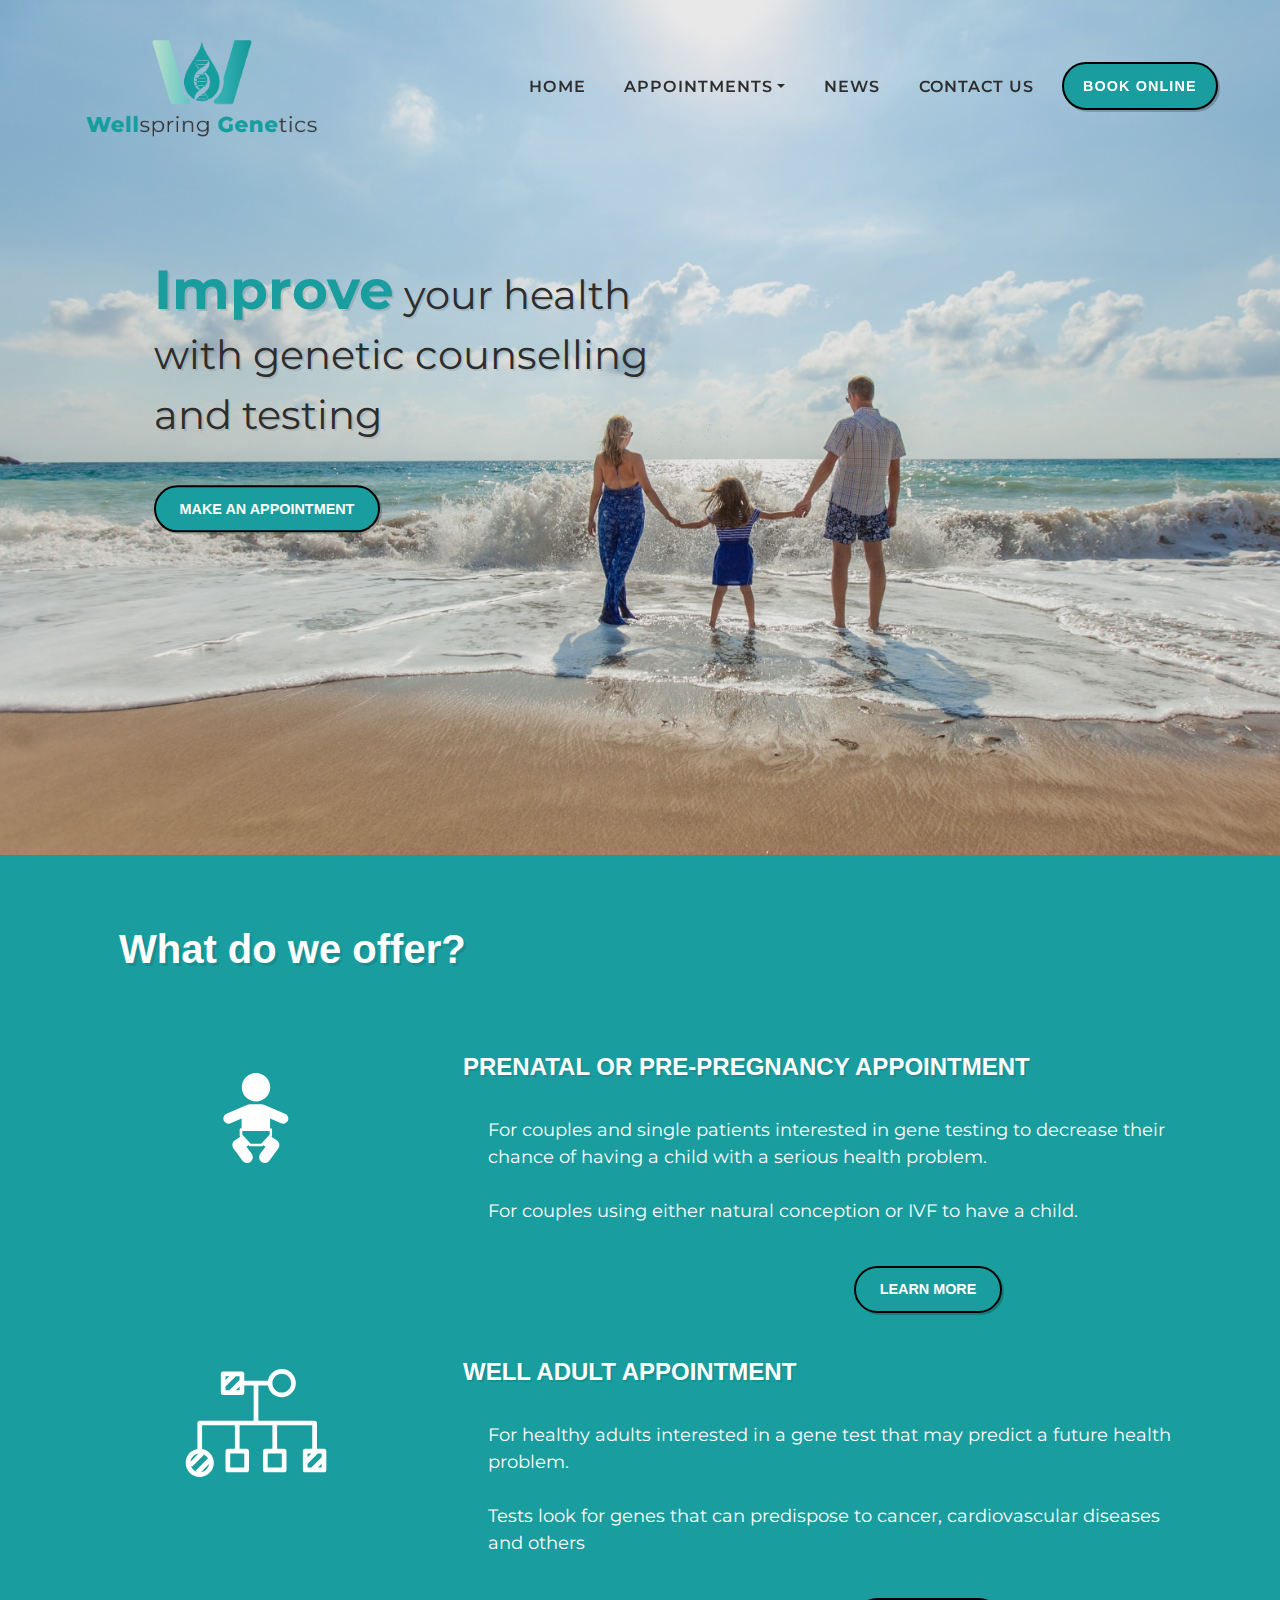
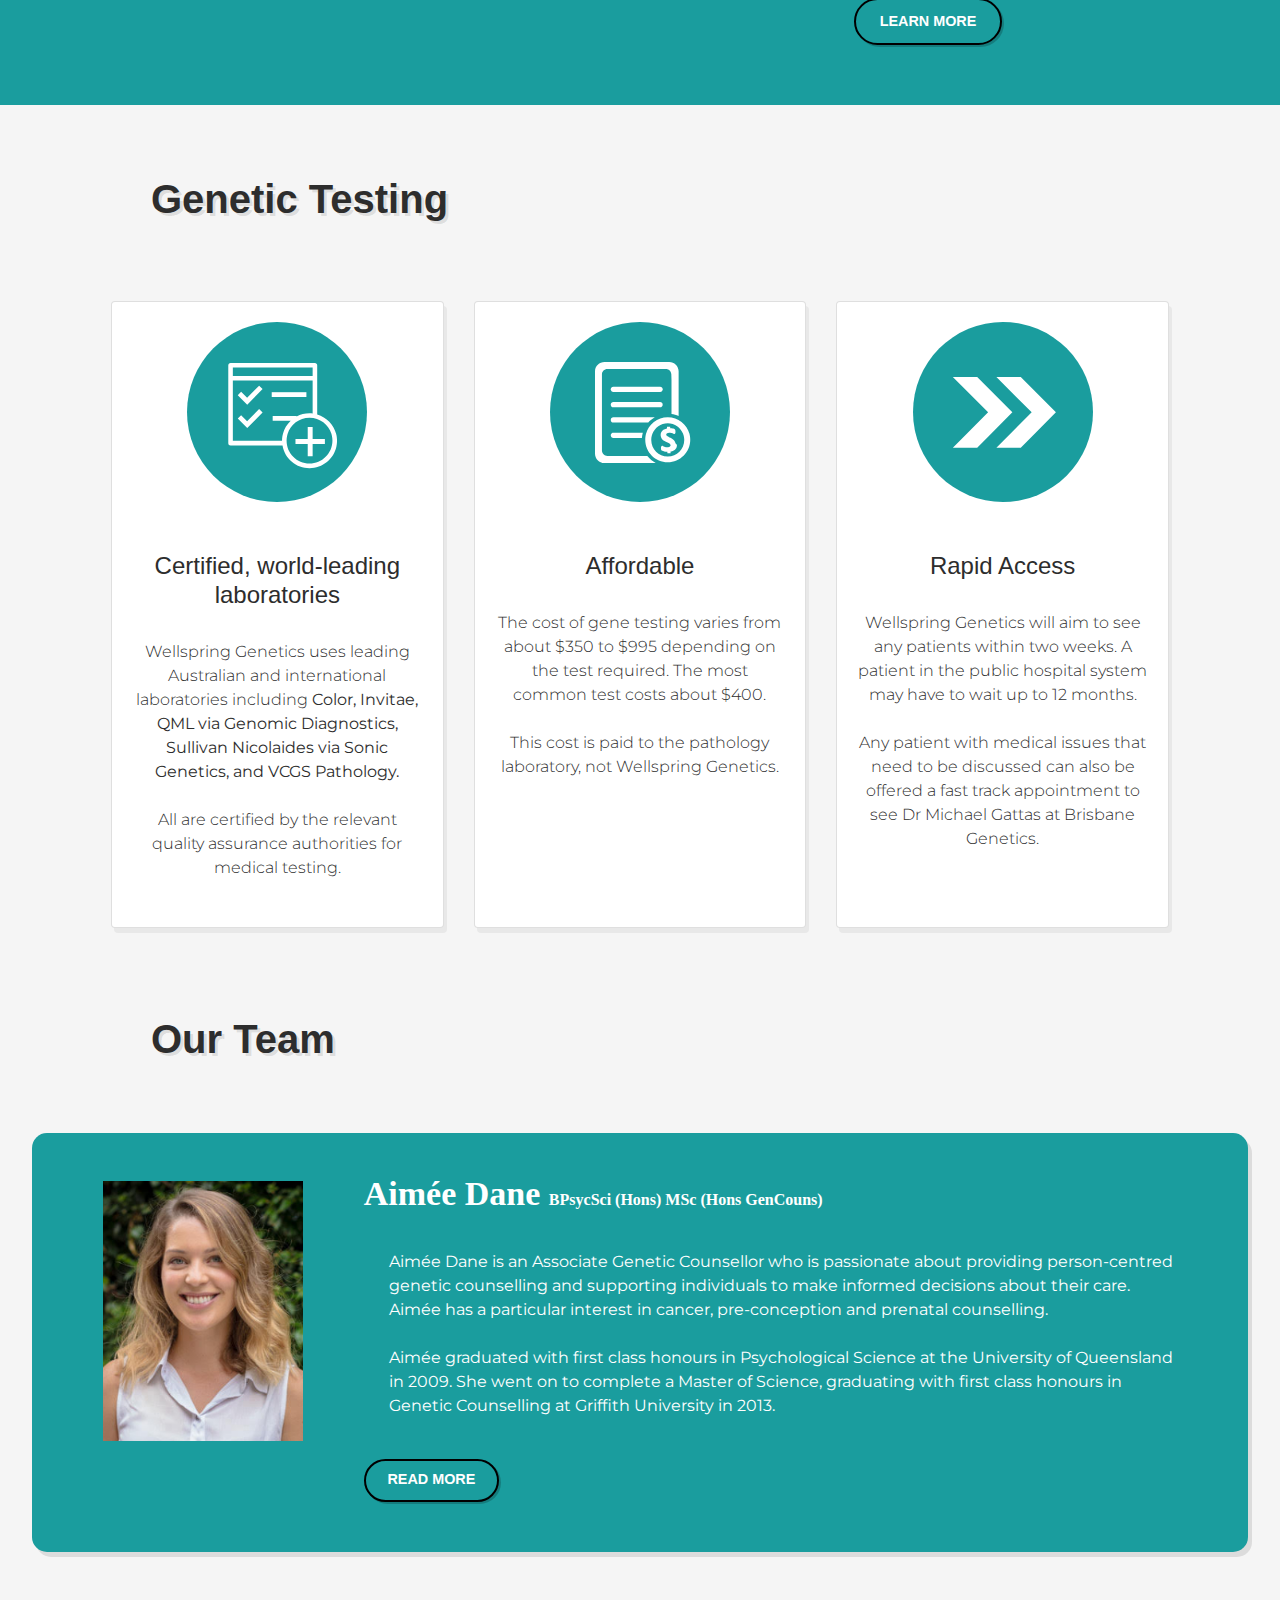
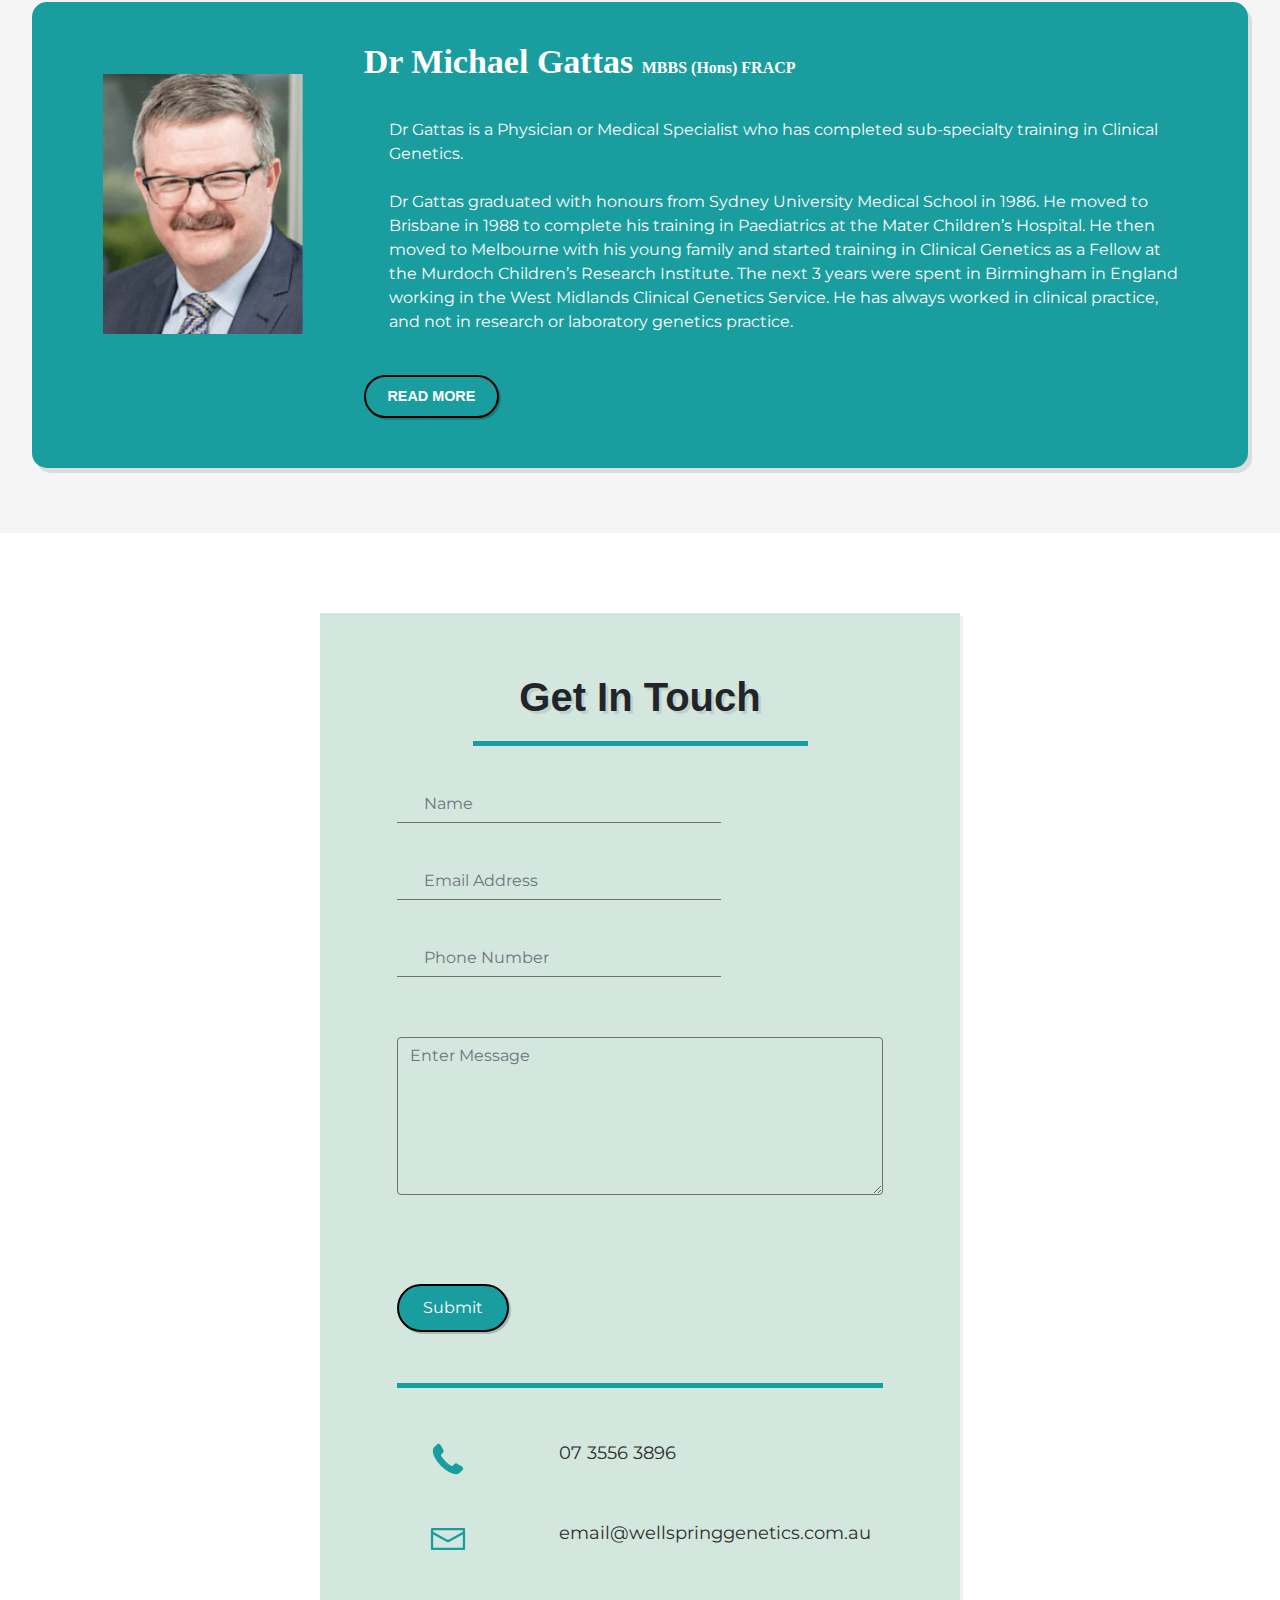
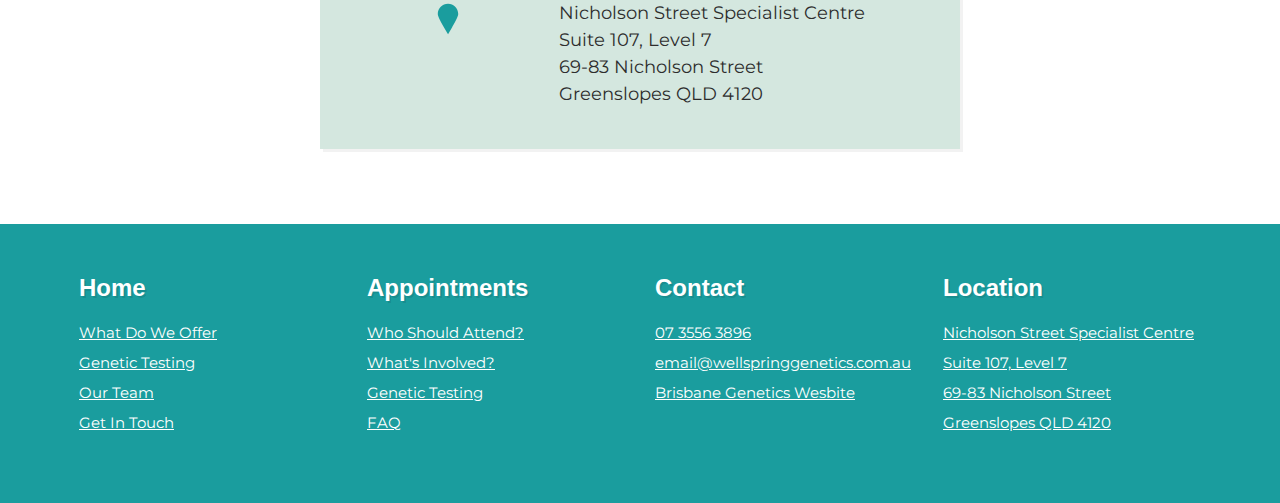
==== index.html @ a55d589b "Added analytics tags" ====
<!DOCTYPE html>
<html lang="en">

<head>
  <title>
    Wellspring Genetics - Genetic Counselling and Testing Brisbane
  </title>
  <meta charset="utf-8" />

  <meta name="description" content="Wellspring Genetics offers affordable and rapid-access genetic services, 
    specialising in comprehensive pre-test counselling and genetic tests from world-leading laboratories." />
  <meta name="keywords" content="Genetic,Counselling,Testing,Pregnancy,Prenatal,Baby,DNA,Gene,Brisbane" />

  <link rel="canonical" href="https://www.wellspringgenetics.com.au" />
  <meta name="viewport" content="width=device-width, initial-scale=1, shrink-to-fit=no" />
  <meta http-equiv="X-UA-Compatible" content="ie=edge" />

  <!-- Global site tags (gtag.js) - Google Analytics -->
  <script async src="https://www.googletagmanager.com/gtag/js?id=UA-136511245-1"></script>
  <script>
    window.dataLayer = window.dataLayer || [];
      function gtag(){dataLayer.push(arguments);}
      gtag('js', new Date());

      gtag('config', 'UA-136511245-1');
      gtag('config', 'AW-757153972');
  </script>

  <script> gtag('config', 'AW-757153972/ixMDCIbdgJcBELSBhekC', { 'phone_conversion_number': '07 3556 3896' }); </script>

  <!-- stylesheets-->
  <link rel="stylesheet" href="https://maxcdn.bootstrapcdn.com/bootstrap/4.0.0/css/bootstrap.min.css" integrity="sha384-Gn5384xqQ1aoWXA+058RXPxPg6fy4IWvTNh0E263XmFcJlSAwiGgFAW/dAiS6JXm"
    crossorigin="anonymous" />
  <link rel="stylesheet" href="css/home_style.css" />
  <link rel="stylesheet" href="css/common.css" />

  <!-- Bootstrap scripts-->
  <script src="https://code.jquery.com/jquery-3.2.1.slim.min.js" integrity="sha384-KJ3o2DKtIkvYIK3UENzmM7KCkRr/rE9/Qpg6aAZGJwFDMVNA/GpGFF93hXpG5KkN"
    crossorigin="anonymous"></script>
  <script src="https://cdnjs.cloudflare.com/ajax/libs/popper.js/1.12.9/umd/popper.min.js" integrity="sha384-ApNbgh9B+Y1QKtv3Rn7W3mgPxhU9K/ScQsAP7hUibX39j7fakFPskvXusvfa0b4Q"
    crossorigin="anonymous"></script>
  <script src="https://maxcdn.bootstrapcdn.com/bootstrap/4.0.0/js/bootstrap.min.js" integrity="sha384-JZR6Spejh4U02d8jOt6vLEHfe/JQGiRRSQQxSfFWpi1MquVdAyjUar5+76PVCmYl"
    crossorigin="anonymous"></script>

  <script src="js/scripts.js"></script>

  <!--- <a class="text-primary" href="appointments.html">Appointments</a> -->
</head>

<body>
  <nav class="navbar navbar-expand-xl navbar-dark fixed-top" id="mainNavBar">
    <div class="container">
      <a href="index.html">
        <img src="images/wellspring_logo.png" alt="Wellspring Genetics" class="navbar-brand js-scroll-trigger" /></a>
      <button class="navbar-toggler navbar-toggler-right ham-menu" type="button" data-toggle="collapse" data-target="#navbarResponsive"
        aria-controls="navbarResponsive" aria-expanded="false" aria-label="Toggle navigation">
        <img src="images/hamburger.svg" alt="Menu" id="hamburger" />
      </button>
      <div class="collapse navbar-collapse" id="navbarResponsive">
        <ul class="navbar-nav">
          <li class="nav-item">
            <a class="nav-link" href="index.html">Home</a>
          </li>
          <li class="nav-item dropdown">
            <a class="nav-link dropdown-toggle" data-toggle="dropdown" href="appointments.html" role="button"
              aria-haspopup="true">Appointments</a>
            <div class="dropdown-menu">
              <a class="dropdown-item" href="appointments.html#who_should_attend">Who Should Attend?</a>
              <a class="dropdown-item" href="appointments.html#whats_involved">What's Involved?</a>
              <a class="dropdown-item" href="appointments.html#genetic_testing">Genetic Testing</a>
              <a class="dropdown-item" href="appointments.html#freq_asked_questions">FAQ</a>
            </div>
          </li>
          <li class="nav-item">
            <a class="nav-link" href="news.html">News</a>
          </li>
          <li class="nav-item">
            <a class="nav-link" href="contact.html">Contact Us</a>
          </li>
          <li class="nav-item btn-nav">
            <a class="nav-link btn btn-outline" href="https://widget.appointuit.com/prac_42098"><span class="btn-text text-uppercase">
                Book Online</span></a>
          </li>
        </ul>
      </div>
    </div>
  </nav>

  <section id="hero">
    <div class="container">
      <div class="herobox">
        <div class="row">
          <div class="tagline">
            <span class="improve">Improve</span> your health with genetic
            counselling and testing
          </div>
        </div>
        <div class="row">
          <a class="btn btn-outline" href="https://widget.appointuit.com/prac_42098"><span class="btn-text">Make An
              Appointment</span></a>
        </div>
      </div>
    </div>
  </section>

  <section id="appointments">
    <div class="green-container">
      <div class="row">
        <div class="col-lg-12">
          <a class="anchor" id="what_do_we_offer"></a>
          <h2 class="heading">What do we offer?</h2>
        </div>
      </div>

      <div class="row">
        <div class="col-xl-4">
          <img class="img-fluid wellspring-icon" alt="prenatal" src="images/baby.svg" />
        </div>
        <div class="col-xl-8">
          <h3 class="subheading text-uppercase">
            Prenatal or Pre-Pregnancy Appointment
          </h3>
          <p class="bodytxt">
            For couples and single patients interested in gene testing to
            decrease their chance of having a child with a serious health
            problem.
            <br />
            <br />
            For couples using either natural conception or IVF to have a
            child.
          </p>
        </div>
      </div>
      <div class="row appt-cell">
        <div class="col-xl-6"></div>
        <div class="col-xl-6 text-center">
          <a class="btn btn-xl btn-outline" href="appointments.html#pre_natal_appointment"><span class="btn-text">Learn
              More</span></a>
        </div>
      </div>

      <div class="row">
        <div class="col-xl-4">
          <img class="img-fluid wellspring-icon" alt="pedigree" src="images/pedigree.svg" />
        </div>
        <div class="col-xl-8">
          <h3 class="subheading text-uppercase">Well Adult Appointment</h3>
          <p class="bodytxt">
            For healthy adults interested in a gene test that may predict a
            future health problem.
            <br />
            <br />
            Tests look for genes that can predispose to cancer, cardiovascular
            diseases and others
          </p>
        </div>
      </div>
      <div class="row appt-cell">
        <div class="col-xl-6"></div>
        <div class="col-xl-6 text-center">
          <a class="btn btn-outline" href="appointments.html#well_adult_appointment"><span class="btn-text">Learn More</span></a>
        </div>
      </div>
    </div>
  </section>

  <section id="genetic-testing">
    <div class="grey-container">
      <div class="row">
        <div class="col-lg-12 text-left">
          <a class="anchor" id="genetic_testing"></a>
          <h2 class="heading">Genetic Testing</h2>
        </div>
      </div>
      <div class="row text-center my-2">
        <div class="col-lg-4 mb-4">
          <div class="card border-1">
            <div class="card-body d-flex flex-column justify-content-start align-items-center">
              <div class="icon-holder">
                <img class="img-fluid testing-icon" alt="lab test" src="images/test.svg" />
              </div>
              <h4 class="card-title">
                Certified, world-leading laboratories
              </h4>
              <p class="card-text">
                Wellspring Genetics uses leading Australian and international
                laboratories including
                <strong>Color, Invitae, QML via Genomic Diagnostics, Sullivan
                  Nicolaides via Sonic Genetics, and VCGS Pathology.
                </strong>
                <br />
                <br />
                All are certified by the relevant quality assurance
                authorities for medical testing.
              </p>
            </div>
          </div>
        </div>
        <div class="col-lg-4 mb-4">
          <div class="card border-1">
            <div class="card-body d-flex flex-column justify-content-start align-items-center">
              <div class="icon-holder">
                <img class="img-fluid testing-icon" alt="affordable" src="images/bill.svg" />
              </div>
              <h4 class="card-title">Affordable</h4>
              <p class="card-text">
                The cost of gene testing varies from about $350 to $995
                depending on the test required. The most common test costs
                about $400.
                <br />
                <br />
                This cost is paid to the pathology laboratory, not Wellspring
                Genetics.
              </p>
            </div>
          </div>
        </div>
        <div class="col-lg-4 mb-4">
          <div class="card border-1">
            <div class="card-body d-flex flex-column justify-content-start align-items-center">
              <div class="icon-holder">
                <img class="img-fluid testing-icon" alt="rapid access" src="images/fast.svg" />
              </div>
              <h4 class="card-title">Rapid Access</h4>
              <p class="card-text">
                Wellspring Genetics will aim to see any patients within two
                weeks. A patient in the public hospital system may have to
                wait up to 12 months.
                <br />
                <br />
                Any patient with medical issues that need to be discussed can
                also be offered a fast track appointment to see Dr Michael
                Gattas at Brisbane Genetics.
              </p>
            </div>
          </div>
        </div>
      </div>
    </div>
  </section>

  <section id="team">
    <div class="grey-container">
      <div class="row">
        <div class="col-lg-12 text-left">
          <a class="anchor" id="our_team"></a>
          <h2 class="heading">Our Team</h2>
        </div>
      </div>

      <div class="row team-box">
        <div class="col-md-3">
          <img class="img-fluid team-member" alt="aimée dane" src="images/aimee_dane.png" />
        </div>
        <div class="col-md-9">
          <h2 class="person-name">
            Aimée Dane
            <span class="quals"> BPsycSci (Hons) MSc (Hons GenCouns)</span>
          </h2>
          <p class="bodytxt">
            Aimée Dane is an Associate Genetic Counsellor who is passionate
            about providing person-centred genetic counselling and supporting
            individuals to make informed decisions about their care. Aimée has
            a particular interest in cancer, pre-conception and prenatal
            counselling.
            <br />
            <br />
            Aimée graduated with first class honours in Psychological Science
            at the University of Queensland in 2009. She went on to complete a
            Master of Science, graduating with first class honours in Genetic
            Counselling at Griffith University in 2013.

            <br />
            <span id="more2"><br />
              Since completing her postgraduate studies, Aimée has worked as a
              genetic counsellor in Australia and the United Kingdom. While in
              London, Aimée worked in the Cancer Genetics Unit of The Royal
              Marsden Hospital, Europe’s largest cancer centre, providing
              genetic counselling to Marsden patients and their families.
              Aimée continues to work at Genetic Health Queensland, the
              statewide clinical genetics service of Queensland, providing
              genetic counselling to patients referred to the public hospital
              service.
            </span>
          </p>
          <div>
            <button class="btn btn-outline read-more-btn btn-text" id="moreBtn2" onclick="readMore2()">
              Read More
            </button>
          </div>
        </div>
      </div>

      <div class="row team-box">
        <div class="col-md-3">
          <img class="img-fluid team-member" alt="dr gattas" src="images/dr_gattas.png" />
        </div>
        <div class="col-md-9">
          <h2 class="person-name">
            Dr Michael Gattas <span class="quals"> MBBS (Hons) FRACP</span>
          </h2>
          <p class="bodytxt">
            Dr Gattas is a Physician or Medical Specialist who has completed
            sub-specialty training in Clinical Genetics.
            <br />
            <br />
            Dr Gattas graduated with honours from Sydney University Medical
            School in 1986. He moved to Brisbane in 1988 to complete his
            training in Paediatrics at the Mater Children’s Hospital. He then
            moved to Melbourne with his young family and started training in
            Clinical Genetics as a Fellow at the Murdoch Children’s Research
            Institute. The next 3 years were spent in Birmingham in England
            working in the West Midlands Clinical Genetics Service. He has
            always worked in clinical practice, and not in research or
            laboratory genetics practice.

            <br />
            <span id="more"><br />
              Dr Gattas returned to Brisbane in 1996 and has worked for over
              20 years in public hospital practice at
              <a href="https://www.health.qld.gov.au/ghq" class="link">Genetic Health Qld</a>. He started his private
              practice at
              <a href="https://brisbanegenetics.com.au/" class="link">Brisbane Genetics</a>
              in 2004. He has a broad experience in all aspects of genetics,
              including cancer genetics, chromosome abnormalities, paediatric
              genetics, IVF and preimplantation genetic diagnosis (PGD). He
              was an author of one of the earliest papers on the use of
              video-consultation for clinical genetics practice in 2001.
            </span>
          </p>
          <div>
            <button class="btn btn-outline read-more-btn btn-text" id="moreBtn" onclick="readMore()">
              Read More
            </button>
          </div>
        </div>
      </div>
    </div>
  </section>

  <section id="get-in-touch">
    <div class="blue-container">
      <div class="row">
        <div class="col-md-12">
          <a class="anchor" id="get_in_touch"></a>
          <h2 class="heading">Get In Touch</h2>
        </div>
      </div>
      <div class="row">
        <div class="line-break"></div>
      </div>
      <form name="contact" method="POST" netlify-honeypot="bot-field" data-netlify="true">
        <div class="forms">

          <div class="row form-group">
            <div class="col-md-8">
              <input type="text" class="form-control" id="enter-name" placeholder="Name" name="name" />
            </div>
            <div class="col-md-4"></div>
          </div>

          <div class="row form-group">
            <div class="col-md-8">
              <input type="email" class="form-control" id="enter-email" placeholder="Email Address" name="email" />
            </div>
            <div class="col-md-4"></div>
          </div>

          <div class="row form-group">
            <div class="col-md-8">
              <input type="tel" class="form-control" id="enter-phone" placeholder="Phone Number" name="number" />
            </div>
            <div class="col-md-4"></div>
          </div>

          <div class="row form-group">
            <div class="col-md-12 message">
              <textarea class="form-control" id="enter-message" placeholder="Enter Message" rows="6" name="message"></textarea>
            </div>
          </div>

          <div class="hidden">
            <label>Don’t fill this out if you're human: <input name="bot-field" /></label>
          </div>

          <div class="row">
            <button class="btn btn-outline" type="submit">Submit</button>
          </div>
          <div class="row">
            <div class="line-break long"></div>
          </div>

          <div class="row contact">
            <div class="col-md-4">
              <img class="img-fluid icon-small" alt="phone" src="images/phone.svg" />
            </div>
            <div class="col-md-8">
              <p class="bodytxt">
                <a href="tel:0735563896" class="link-contact">07 3556 3896</a>
              </p>
            </div>
          </div>

          <div class="row contact">
            <div class="col-md-4">
              <img class="img-fluid icon-small" alt="email" src="images/email.svg" />
            </div>
            <div class="col-md-8">
              <p class="bodytxt">
                <a href="mailto:email@wellspringgenetics.com.au" class="link-contact">email@wellspringgenetics.com.au</a>
              </p>
            </div>
          </div>

          <div class="row contact">
            <div class="col-md-4">
              <img class="img-fluid icon-small" alt="pin" src="images/pin.svg" />
            </div>
            <div class="col-md-8">
              <p class="bodytxt">
                <a href="https://www.google.com/maps/search/?api=1&query=75+Nicholson+Street+Greenslopes" class="link-contact">
                  Nicholson Street Specialist Centre <br />
                  Suite 107, Level 7 <br />
                  69-83 Nicholson Street <br />
                  Greenslopes QLD 4120 <br />
                </a>
              </p>
            </div>
          </div>
        </div>
      </form>
    </div>
  </section>

  <footer>
    <div class="green-container w-100">
      <div class="row">
        <div class="col-md">
          <h3 class="subheading">
            Home
          </h3>
          <p class="bodytxt">
            <a href="index.html#what_do_we_offer" class="link">What Do We Offer</a>
            <br />
            <a href="index.html#genetic_testing" class="link">Genetic Testing</a>
            <br />
            <a href="index.html#our_team" class="link">Our Team</a> <br />
            <a href="index.html#get_in_touch" class="link">Get In Touch</a>
            <br />
          </p>
        </div>

        <div class="col-md">
          <h3 class="subheading">
            Appointments
          </h3>
          <p class="bodytxt">
            <a href="appointments.html#who_should_attend" class="link">Who Should Attend?</a>
            <br />
            <a href="appointments.html#whats_involved" class="link">What's Involved?</a>
            <br />
            <a href="appointments.html#genetic_testing" class="link">Genetic Testing</a>
            <br />
            <a href="appointments.html#freq_asked_questions" class="link">FAQ</a>
            <br />
          </p>
        </div>

        <div class="col-md">
          <h3 class="subheading">
            Contact
          </h3>
          <p class="bodytxt">
            <a href="tel:0735563896" class="link">07 3556 3896</a> <br />
            <a href="mailto:email@wellspringgenetics.com.au" class="link">email@wellspringgenetics.com.au</a>
            <br />
            <a href="https://brisbanegenetics.com.au" class="link">Brisbane Genetics Wesbite</a>
            <br />
          </p>
        </div>

        <div class="col-md">
          <h3 class="subheading">
            Location
          </h3>
          <p class="bodytxt">
            <a href="https://www.google.com/maps/search/?api=1&query=75+Nicholson+Street+Greenslopes" class="link">
              Nicholson Street Specialist Centre <br />
              Suite 107, Level 7 <br />
              69-83 Nicholson Street <br />
              Greenslopes QLD 4120 <br />
            </a>
          </p>
        </div>
      </div>
    </div>
  </footer>
</body>

</html>
---- css/home_style.css ----
@import url("https://fonts.googleapis.com/css?family=Montserrat:300,400,700");

.blue-container {
  width: 95%;
  margin: auto;
  margin-top: 80px;
  background-color: rgba(203, 226, 216, 0.83);
  box-shadow: 3px 3px rgba(0, 0, 0, 0.05);
}

a {
  color: #2d2d2d;
}
a:hover {
  color: #f5f5f5;
}

.link-contact {
  color: #2d2d2d;
}

.link-contact:hover {
  color: #1a9d9e;
}

#appointments h2.heading {
  color: white;
}

#appointments h3.subheading {
  color: white;
}

#genetic-testing h2.heading {
  color: #2d2d2d;
}

#team h2.heading {
  color: #2d2d2d;
  margin-top: 0px !important;
  margin-bottom: 30px !important;
}

#get-in-touch h2.heading {
  margin: auto;
  margin-top: 20px !important;
  margin-bottom: 0px !important;
  padding-bottom: 20px !important;
  text-align: center;
}

#hero {
  color: #ffffff;
  height: 95%;
  background-image: url("../images/beach_photo.jpg");
  background-repeat: no-repeat;
  background-attachment: scroll;
  background-position: center center;
  -webkit-background-size: cover;
  -moz-background-size: cover;
  -o-background-size: cover;
  background-size: cover;
  z-index: -1;
}

#hero:before {
  content: "";
  position: absolute;
  height: 95%;
  top: 0;
  right: 0;
  bottom: 0;
  left: 0;
  background-color: rgba(45, 45, 45, 0.6);
  z-index: 0;
}

#hero .container {
  position: relative;
  height: 100%;
}

#hero .herobox {
  position: absolute;
  top: 50%;
  transform: translateY(-30%);
  width: 90%;
}

#hero .herobox .tagline {
  font-size: 10vw;
  font-weight: 400;
  line-height: 1.3em;
  text-align: center;
  font-family: "Montserrat", sans-serif;
  color: white;
  text-shadow: rgba(0, 0, 0, 0.3) 2px 2px 0px;
  z-index: 1;
  padding-left: 5px;
  padding-right: 5px;
}

#hero .herobox .btn-outline {
  margin-top: 40px;
  z-index: 1;
  margin-left: auto;
  margin-right: auto;
}

#hero .herobox .tagline .improve {
  color: #1a9d9e;
  font-size: 12vw;
  font-weight: 700;
}

#appointments .wellspring-icon {
  max-height: 150px;
  max-width: 150px;
  display: block;
  margin: auto;
}

#appointments p.bodytxt {
  text-align: center;
}

#appointments .appt-cell {
  margin-bottom: 35px;
}

#genetic-testing .card-container {
  max-width: 100%;
  margin: auto;
}

#genetic-testing .card {
  box-shadow: 3px 5px rgba(0, 0, 0, 0.05);
}

#genetic-testing .icon-holder {
  display: flex;
  justify-content: center;
  align-items: center;
  box-sizing: border-box;

  width: 180px;
  height: 180px;
  background-color: #1a9d9e;

  border-radius: 90px;
}

#genetic-testing .icon-holder .testing-icon {
  max-width: 120px;
  max-height: 120px;
  display: block;
}

#genetic-testing .card-body {
  min-height: 500px;
}

#genetic-testing .card-body .card-title {
  text-align: center;
  color: #2d2d2d;
  margin-top: 50px;
  margin-bottom: 30px;
  font-size: 24px;
  font-family: "Montserrat Bold", sans-serif;
  font-weight: 400;
}

#genetic-testing .card-body .card-text {
  color: #2d2d2d;
  font-size: 16px;
  font-family: "Montserrat", sans-serif;
  font-weight: 300;
  margin-bottom: 20px;
}

#team .row.team-box {
  background-color: #1a9d9e;
  width: 95%;
  margin: auto;
  padding-left: 2%;
  padding-right: 2%;
  border-radius: 15px;
  padding-bottom: 50px;
  margin-bottom: 50px;
  box-shadow: 4px 5px rgba(0, 0, 0, 0.1);
}

#team .team-member {
  position: relative;
  top: 50%;
  transform: translateY(-50%);
  max-height: 260px;
  width: 200px;
  display: block;
  margin: auto;
  margin-top: 20px;
  margin-bottom: 20px;
}

#team .row.team-box .person-name {
  font-family: "Montserrat Regular";
  text-align: center;
  font-size: 34px;
  font-weight: 700;
  color: white;
  padding-top: 1.2em;
  padding-bottom: 0.8em;
}

#team .row.team-box .subheading {
  font-size: 20px;
  color: white;
}

#team .row.team-box .quals {
  font-size: 16px !important;
}

#team p.bodytxt {
  font-size: 16px;
  padding-top: 0em;
  padding-left: 3%;
  padding-right: 3%;
}

#more, #more2 {
  display: none;
}

#team .read-more-btn {
  display: block;
  margin: auto;
}

#get-in-touch {
  margin-bottom: 75px;
}

#get-in-touch .row .line-break {
  background-color: #1a9d9e;
  margin: auto;
  height: 5px;
  width: 70%;
}

#get-in-touch .row .line-break.long {
  width: 100%;
  margin-bottom: 40px;
}

#get-in-touch .forms .row {
  padding-left: 12%;
  padding-right: 12%;
  padding-top: 8%;
  width: auto;
  margin: auto;
}

#get-in-touch .forms .row.form-group {
  padding-top: 40px !important;
}

#get-in-touch .forms .row .col-md-8 {
  border-bottom: 1px solid rgba(0, 0, 0, 0.5);
}

#get-in-touch .forms .row .col-md-12.message {
  border-bottom: none !important;
  padding-top: 20px;
  padding-left: 0px;
  padding-right: 0px;
  width: 100%;
}

#enter-name,
#enter-email,
#enter-phone,
#enter-message {
  background: transparent;
  border: none;
}

#enter-message {
  border: 1px solid rgba(0, 0, 0, 0.5);
}

#get-in-touch .row .btn-outline {
  margin: auto;
}

#get-in-touch .icon-small {
  width: 50px;
  height: 50px;
  display: block;
  margin-left: auto;
  margin-right: auto;
  padding-top: 12px;
}

#get-in-touch .row.contact {
  padding-top: 0px !important;
  padding-left: 8%;
  padding-right: 8%;
}

#get-in-touch .row.contact .col-md-8 {
  border-bottom: 0px !important;
}

#get-in-touch p.bodytxt {
  color: #2d2d2d;
  font-size: 0.9em;
  padding-left: 0px !important;
  padding-right: 0px !important;
  padding-top: 12px;
  text-align: center;
}

@media only screen and (min-width: 1800px) {
  #genetic-testing .card-body {
    min-height: 575px !important;
  }

  .blue-container {
    width: 40% !important;
  }
}

@media only screen and (min-width: 1400px) {
}

@media only screen and (min-width: 576px) {
  #hero .herobox .tagline {
    font-size: 50px;
  }

  #hero .herobox .tagline .improve {
    font-size: 55px;
  }

  #hero .herobox {
    top: 60%;
    transform: translateY(-30%);
    width: 90%;
  }

  #team .team-member {
    top: 50%;
    transform: translateY(-60%);
  }

  #get-in-touch p.bodytxt {
    font-size: 1.1em;
  }
}

@media only screen and (min-width: 992px) {
  .blue-container {
    width: 70%;
  }

  #get-in-touch .row.contact .col-md-8 p.bodytxt {
    text-align: left !important;
  }
}

@media only screen and (min-width: 1200px) {
  .blue-container {
    width: 50%;
  }

  #hero {
    height: 95%;
    background-image: url("../images/beach_photo_crop_3.jpg");
  }

  #hero:before {
    height: 95%;
    background-color: rgba(45, 45, 45, 0.1);
  }

  #hero .herobox {
    margin-left: 10%;
    width: 500px;
    top: 40%;
    transform: translateY(-30%);
  }

  #hero .herobox .btn-outline {
    margin-left: 0px;
    margin-right: 0px;
    float: left;
  }

  #hero .herobox .tagline {
    color: #2d2d2d;
    text-shadow: rgba(0, 0, 0, 0.1) 2px 2px 0px;
    text-align: left;
    font-weight: 400;
    font-size: 40px;
    font-weight: 400;
    line-height: 1.5em;
    padding-left: 0px;
    padding-right: 0px;
  }

  #hero .herobox .tagline .improve {
    text-shadow: rgba(0, 0, 0, 0.1) 2px 2px 0px;
  }

  #appointments p.bodytxt {
    text-align: left;
  }

  #genetic-testing .card-body {
    min-height: 625px;
  }

  #team .row.team-box .person-name {
    text-align: left;
  }

  #team .read-more-btn {
    display: block;
    margin: 0;
  }

  #get-in-touch .row .btn-outline {
    margin: 0px !important;
  }

  #get-in-touch .row .line-break {
    width: 50%;
  }

  #get-in-touch .row.contact {
    width: 90%;
    padding-left: 0px;
    padding-right: 0px;
  }

  #get-in-touch .icon-small {
    margin-right: auto;
  }

  #get-in-touch p.bodytxt {
    color: #2d2d2d;
    font-size: 18px;
  }
}
---- css/common.css ----
html,
body {
  height: 100%;
  scroll-behavior: smooth;
}

body {
  margin: 0;
  font-family: "Montserrat", sans-serif;
}

a.anchor {
  display: block;
  position: relative;
  top: -150px;
  visibility: hidden;
}

.hidden {
  visibility: hidden;
}

h1,
h2,
h3,
h4,
h5,
h6 {
  font-family: "Montserrat-Bold";
  font-weight: 400;
}

p,
blockquote {
  font-size: 0.9em;
  line-height: 1.5em;
}

ul {
  list-style-type: none;
  margin: 0;
  padding: 0;
}

li.dropdown:hover > .dropdown-menu {
  display: block;
}

.container {
  width: 100%;
}

.green-container {
  width: 100%;
  background: #1a9d9e;
  align-items: center;
  padding-bottom: 25px;
}

.green-container .row {
  width: 100%;
  margin: auto;
}

.grey-container {
  width: 100%;
  background: #f5f5f5;
  align-items: center;
  padding-bottom: 15px;
}

.grey-container .row {
  width: 100%;
  margin: auto;
}

.link {
  color: white;
  text-decoration: underline;
}

.link:hover {
  color: #2d2d2d;
}

.bg-green {
  background-color: #1a9d9e;
}

h2.heading {
  font-size: 40px;
  text-align: center;
  font-weight: 700;
  font-family: "Montserrat Regular", sans-serif;
  margin-top: 0;
  padding: 1em 0em;
  text-shadow: rgba(0, 0, 0, 0.1) 3px 3px 0px;
}

h3.subheading {
  font-size: 24px;
  text-align: center;
  font-weight: 700;
  font-family: "Montserrat Bold", sans-serif;
  margin-bottom: 10px;
  margin-top: 10px;
  text-shadow: rgba(0, 0, 0, 0.1) 2px 2px 0px;
}

p.bodytxt {
  font-size: 18px;
  padding: 25px;
  text-align: left;
  font-weight: 400;
  font-family: "Montserrat", sans-serif;
  color: white;
}

.btn-outline {
  background: #1a9d9e;
  border: 2px solid #000000;
  border-radius: 30px;
  color: #ffffff;
  padding-left: 1.5em;
  padding-right: 1.5em;
  padding-top: 0.6em;
  padding-bottom: 0.6em;
  box-shadow: 2px 2px rgba(0, 0, 0, 0.2);
}

.btn-text {
  font-family: "Montserrat Bold", sans-serif;
  font-weight: 700;
  font-size: 0.9rem;
  color: #ffffff;
  text-transform: uppercase;
}

.btn-outline:hover,
.btn-outline:focus,
.btn-outline:active,
.btn-outline.active {
  background: #138485;
  color: #ffffff;
  border-color: #2d2d2d;
}

#mainNavBar .navbar-nav .nav-item .nav-link.active,
#mainNavBar .navbar-nav .nav-item .nav-link:hover {
  color: #1a9d9e;
}

#mainNavBar .navbar-nav .nav-item .nav-link {
  font-size: 100%;
  font-weight: 600;
  padding: 0.8em 0;
  letter-spacing: 1.1px;
  text-transform: uppercase;
  color: #2d2d2d;
  font-family: "Montserrat", sans-serif;
}

#mainNavBar {
  background-color: #f5f5f5;
  text-align: center;
}

#mainNavBar .navbar-nav {
  padding-bottom: 5px;
}

#mainNavBar .ham-menu {
  width: 60px;
  margin-left: auto;
  margin-right: 2vw;
  padding-top: 15px;
}

#mainNavBar.navbar-shrink {
  padding-top: 0;
  padding-bottom: 0;
  background-color: #fdfdfd;
  font-size: 0.9em;
}

#mainNavBar.navbar-shrink .ham-menu {
  -webkit-transition: all 0.3s;
  -moz-transition: all 0.3s;
  transition: all 0.3s;
  margin-left: auto;
  margin-right: 2vw;
}

#mainNavBar .navbar-brand {
  -webkit-transition: all 0.3s;
  -moz-transition: all 0.3s;
  transition: all 0.3s;
  width: 50vw;
  padding-left: 1.2em;
  padding-right: 1.2em;
  padding-top: 1em;
  padding-bottom: 0.7em;
  margin-top: 0.5em;
  margin-right: 0em;
}

#mainNavBar.navbar-shrink .navbar-brand {
  width: 45vw;
  padding-left: 1.5em;
}

#mainNavBar .btn-outline {
  margin-left: 20%;
  margin-right: 20%;
}

footer p.bodytxt {
  text-align: center;
}

footer .green-container {
  padding-top: 20px;
  height: auto;
  padding-bottom: 40px !important;
}

footer h3.subheading {
  padding-top: 20px;
  color: white;
}

footer p.bodytxt {
  color: white;
  padding-left: 0px;
  padding-right: 0px;
  padding-top: 5px;
  margin-bottom: 0px;
  line-height: 2em;
  font-size: 15px;
}

@media only screen and (min-width: 1800px) {
  .container {
    max-width: 75% !important;
  }

  .green-container .row {
    width: 75% !important;
    margin: auto;
  }

  .grey-container .row {
    width: 70% !important;
    margin: auto;
  }
}

@media only screen and (min-width: 1400px) {
  .container {
    max-width: 70%;
  }
}

@media only screen and (min-width: 576px) {
  #mainNavBar .ham-menu {
    width: 80px;
  }

  #mainNavBar .navbar-brand {
    width: 280px;
  }

  #mainNavBar.navbar-shrink .navbar-brand {
    width: 240px;
    padding-left: 1.5em;
  }

  .green-container .row {
    width: 90%;
    margin: auto;
  }
}

@media only screen and (min-width: 1200px) {
  .container {
    max-width: 95%;
  }

  .grey-container .row {
    width: 85%;
    margin: auto;
  }

  #mainNavBar {
    background-color: transparent;
    -webkit-transition: padding-top 0.3s, padding-bottom 0.3s;
    -moz-transition: padding-top 0.3s, padding-bottom 0.3s;
    transition: padding-top 0.3s, padding-bottom 0.3s;
    padding-top: 10px;
    padding-bottom: 10px;
  }

  nav ul {
    position: inherit;
    width: auto;
    background: none;
    height: auto;
    display: flex;
    padding-top: 0;
  }

  h2.heading {
    margin-top: 30px;
    margin-bottom: 30px;
    padding: 1em 1em;
    text-align: left;
  }

  h3.subheading {
    text-align: left;
  }

  p.bodytxt {
    text-align: left !important;
  }

  #mainNavBar .navbar-nav {
    margin-left: auto;
  }

  #mainNavBar .navbar-nav .nav-item .nav-link {
    -webkit-transition: all 0.3s;
    -moz-transition: all 0.3s;
    transition: all 0.3s;
    margin-top: 1.1em;
    padding: 1.5em 1.2em !important;
    white-space: nowrap;
    overflow: hidden;
  }

  #mainNavBar .navbar-nav .nav-item .nav-link.btn-outline {
    margin-top: 1.8em;
    margin-left: 0.5em;
    height: auto !important;
    padding-top: 10px !important;
    padding-bottom: 10px !important;
  }

  #mainNavBar .btn-outline {
    margin-left: 0.5em;
    margin-right: 0;
  }
}
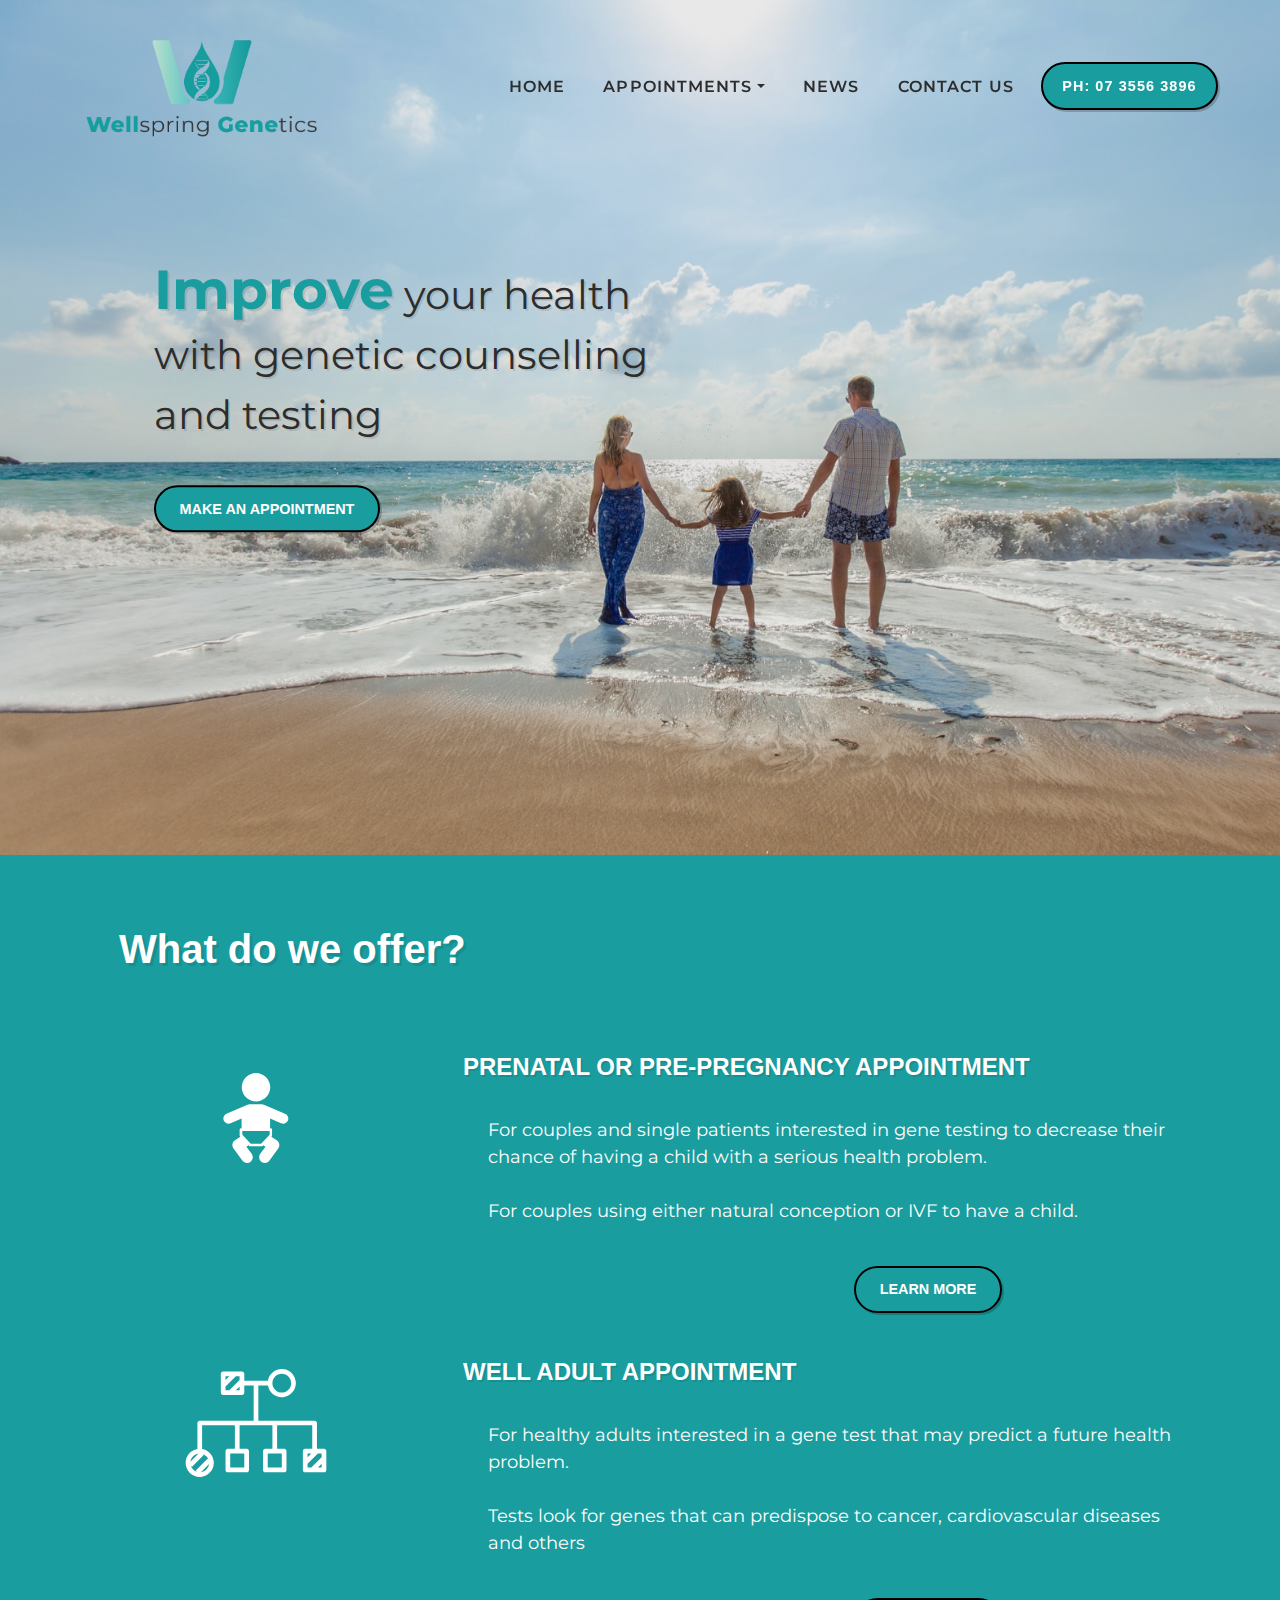
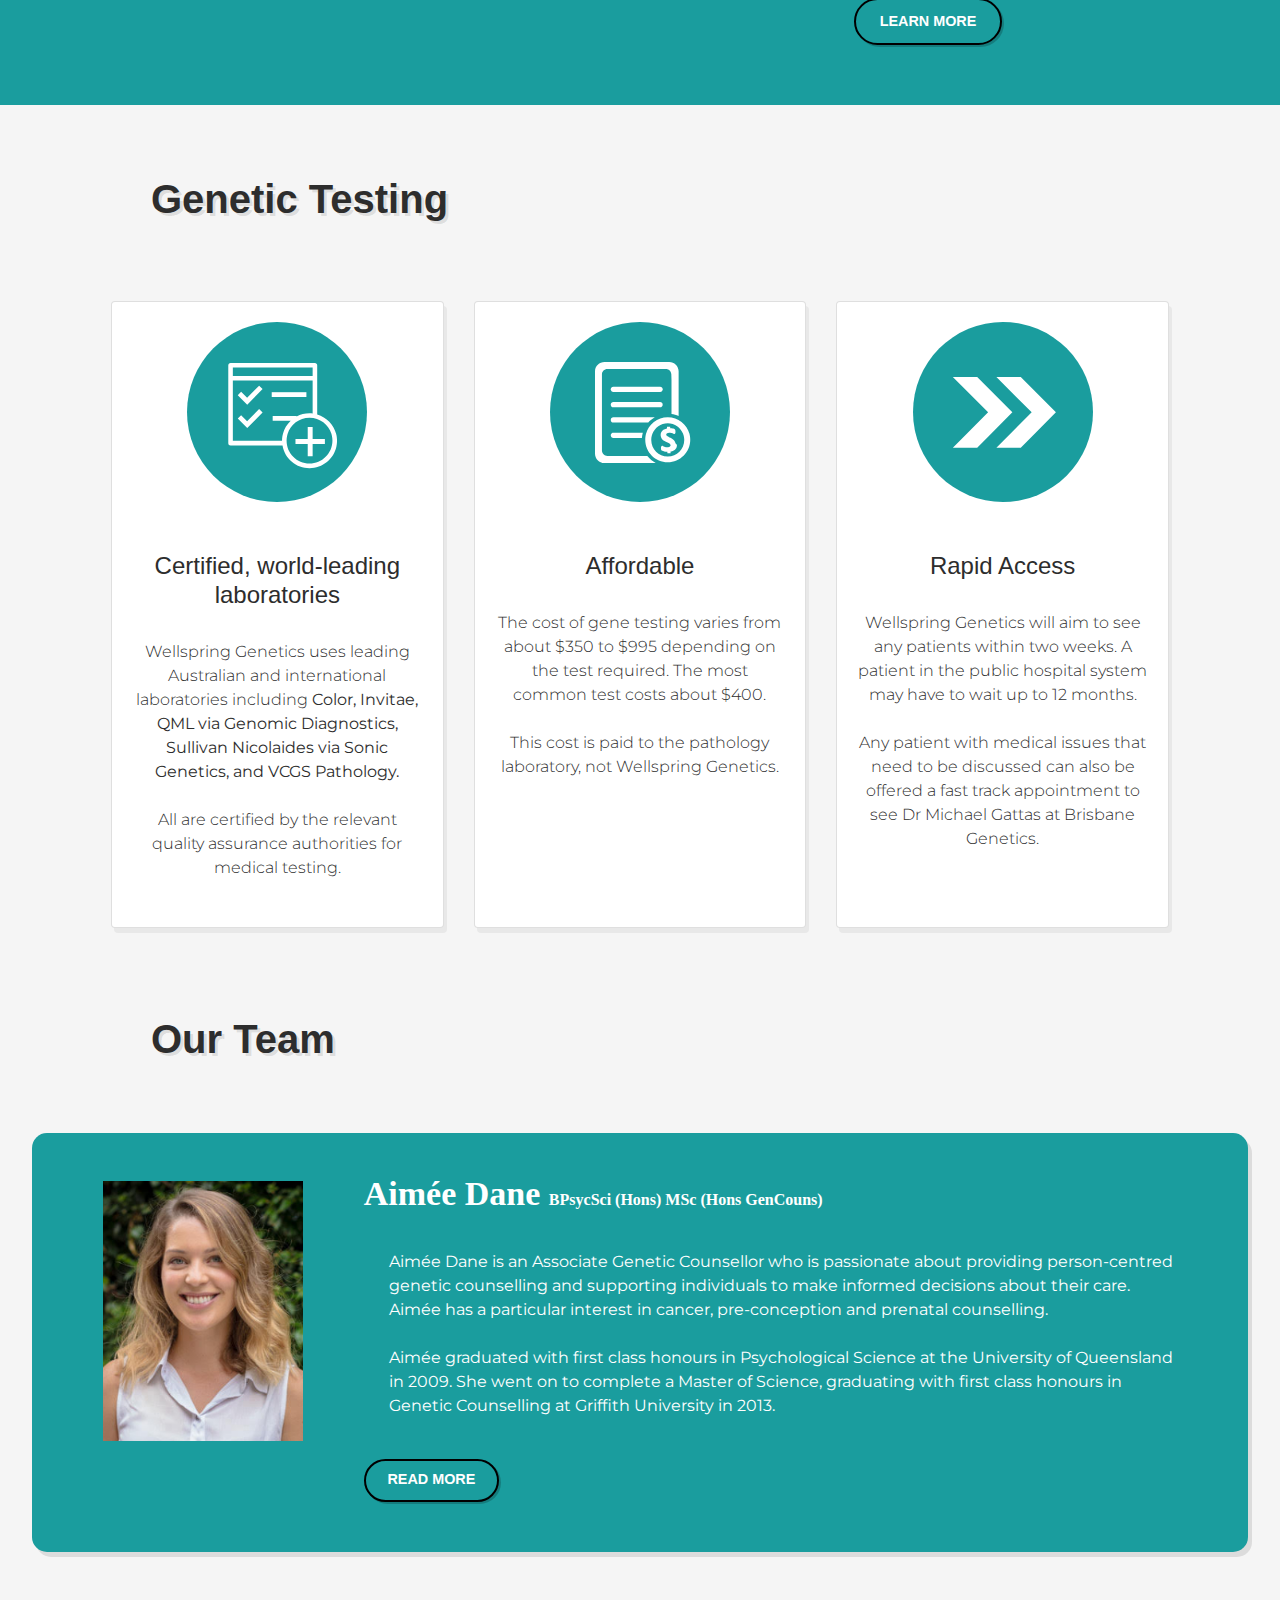
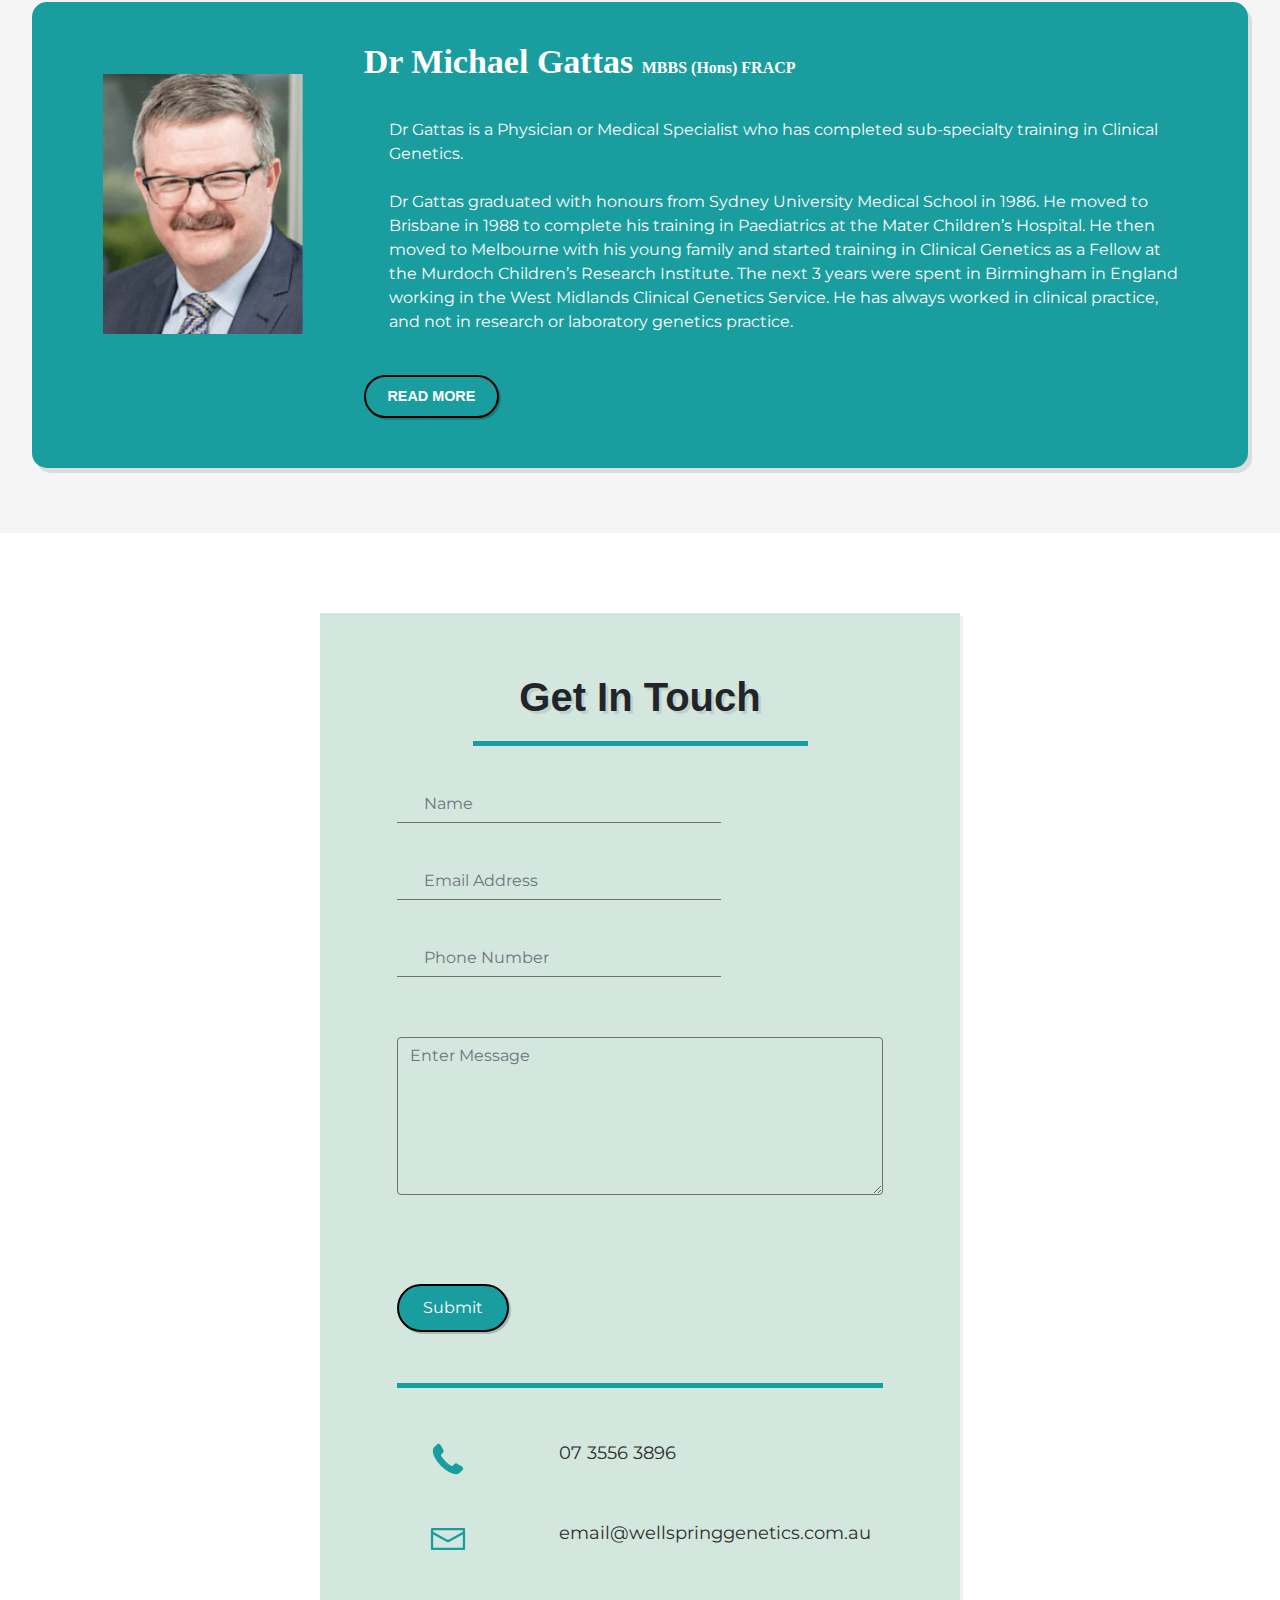
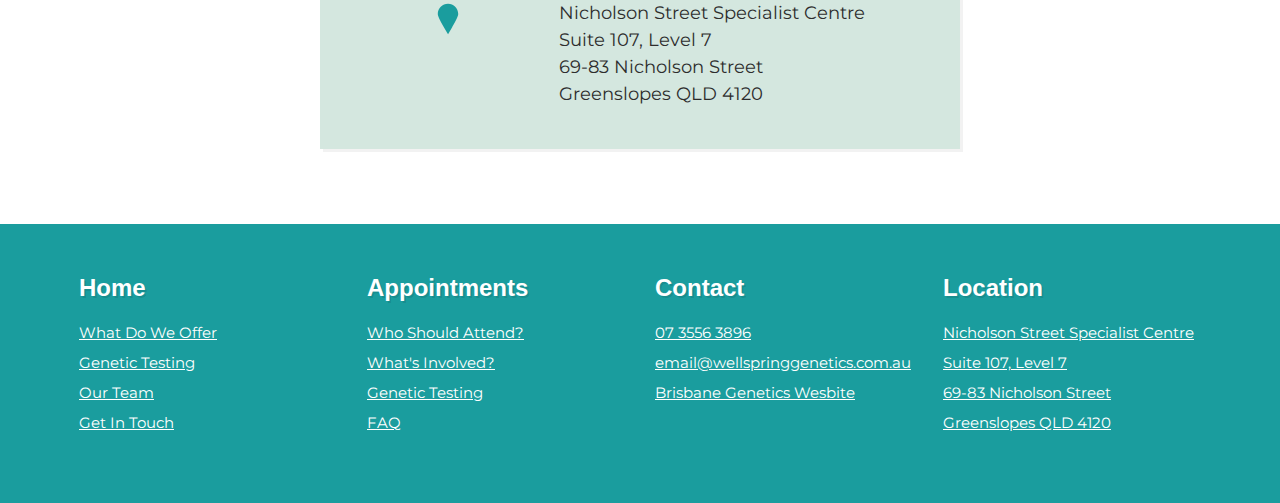
==== commit 55e04764: "Removed Appointuit" ====
--- a/index.html
+++ b/index.html
@@ -78,8 +78,8 @@
             <a class="nav-link" href="contact.html">Contact Us</a>
           </li>
           <li class="nav-item btn-nav">
-            <a class="nav-link btn btn-outline" href="https://widget.appointuit.com/prac_42098"><span class="btn-text text-uppercase">
-                Book Online</span></a>
+            <a class="nav-link btn btn-outline" href="tel:0735563896"><span class="btn-text text-uppercase">
+                Ph: 07 3556 3896</span></a>
           </li>
         </ul>
       </div>
@@ -96,7 +96,7 @@
           </div>
         </div>
         <div class="row">
-          <a class="btn btn-outline" href="https://widget.appointuit.com/prac_42098"><span class="btn-text">Make An
+          <a class="btn btn-outline" href="contact.html"><span class="btn-text">Make An
               Appointment</span></a>
         </div>
       </div>
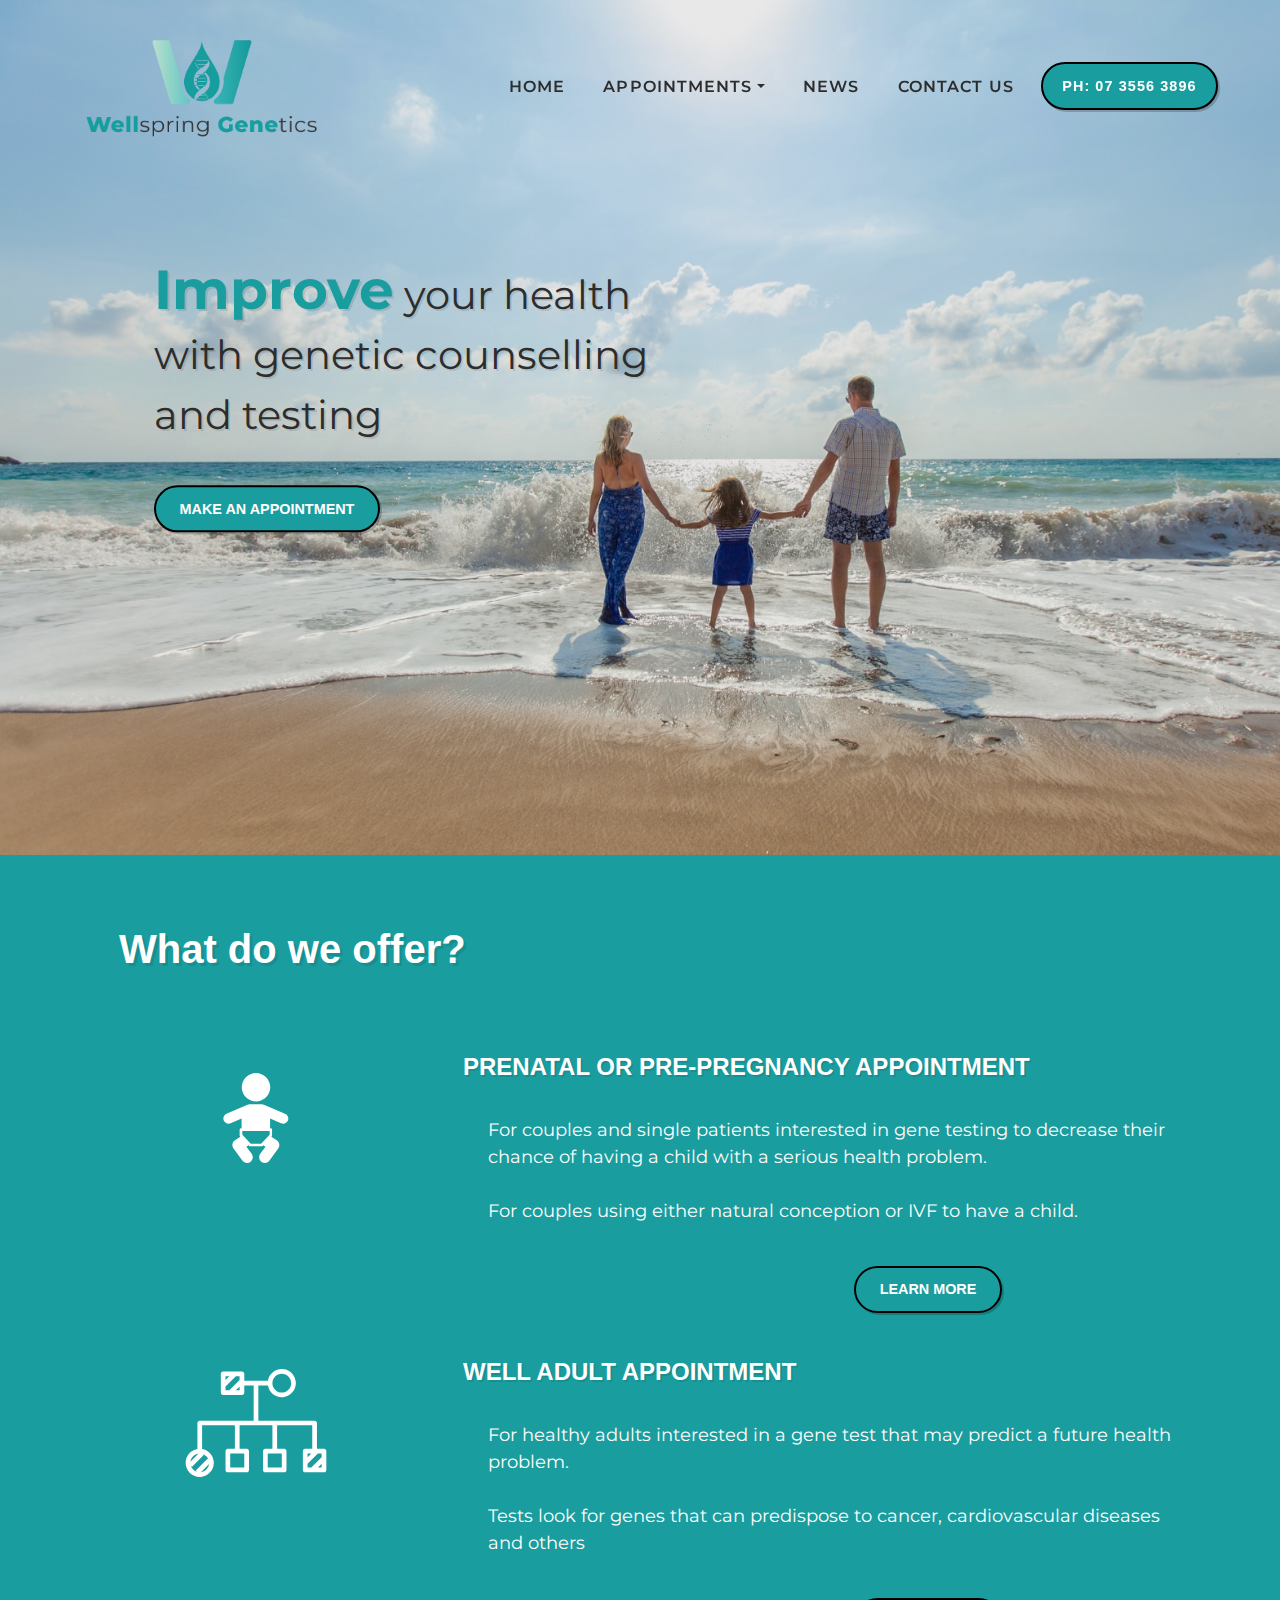
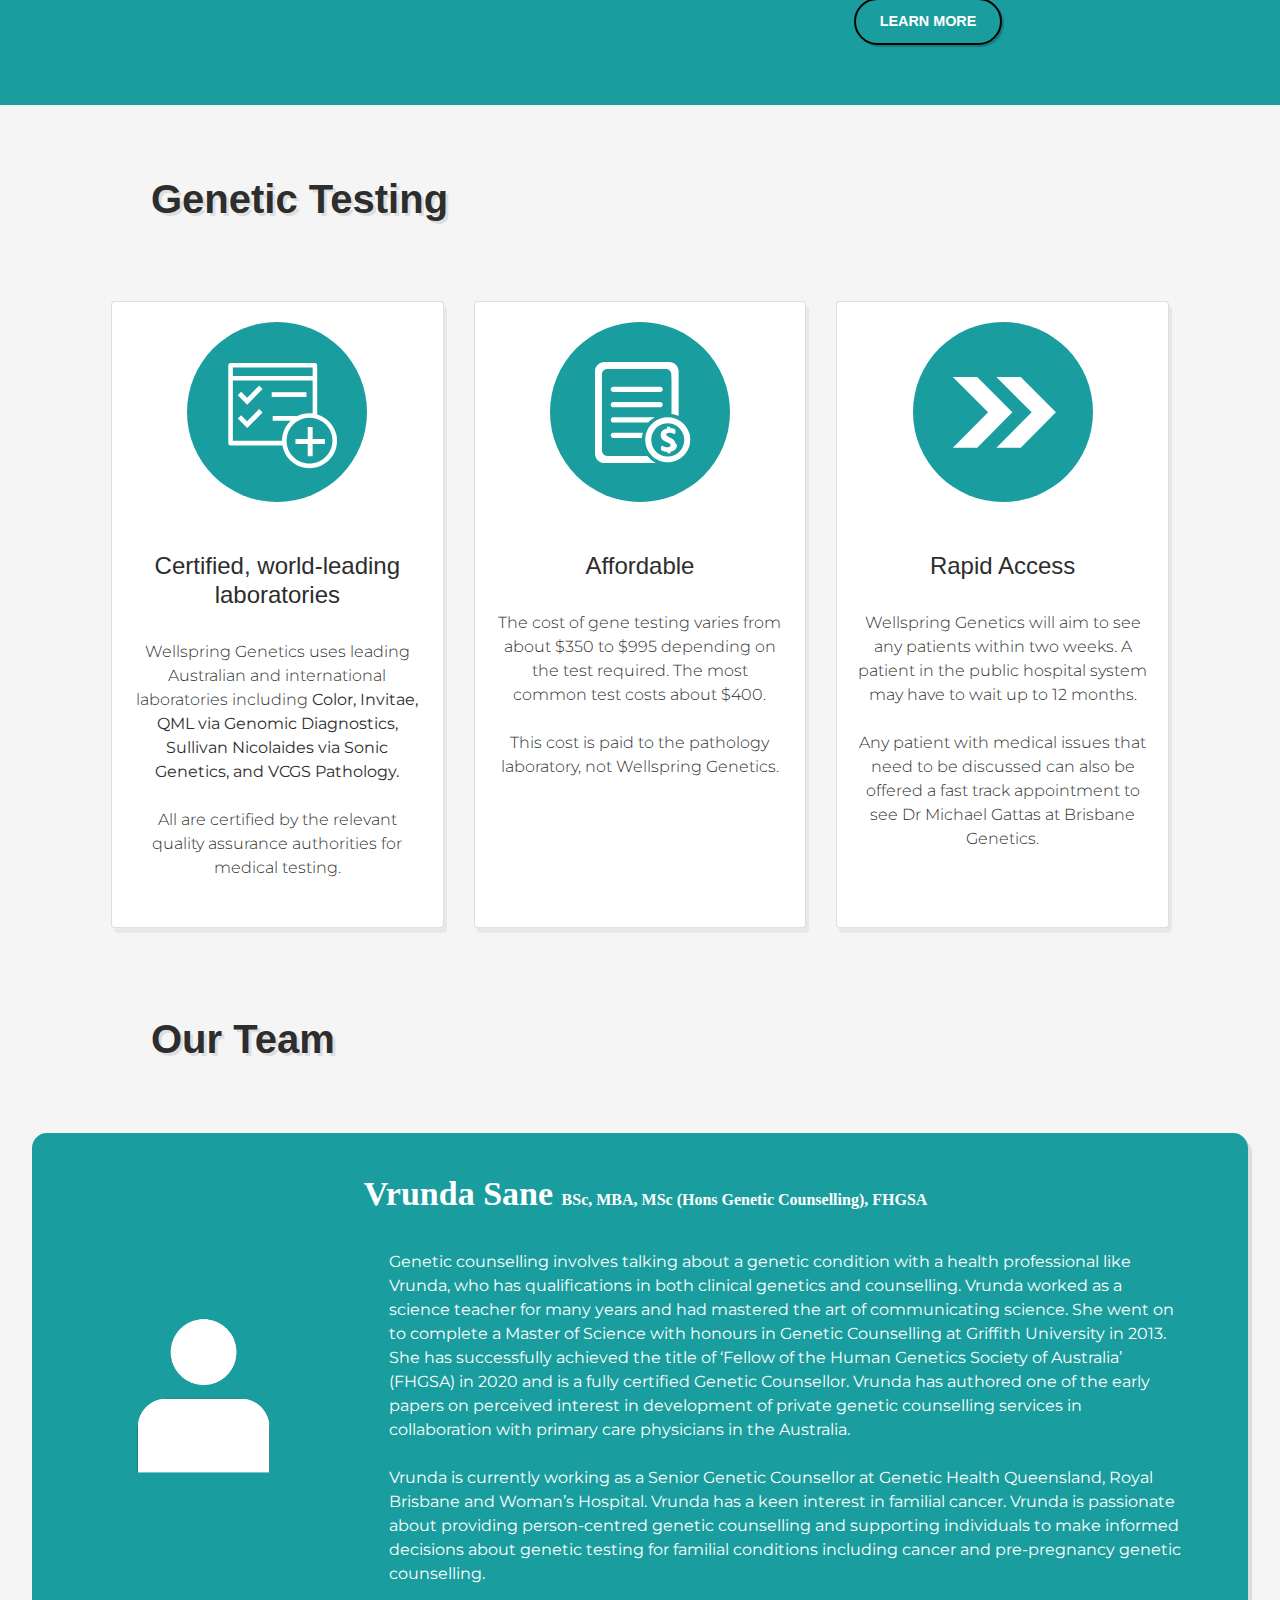
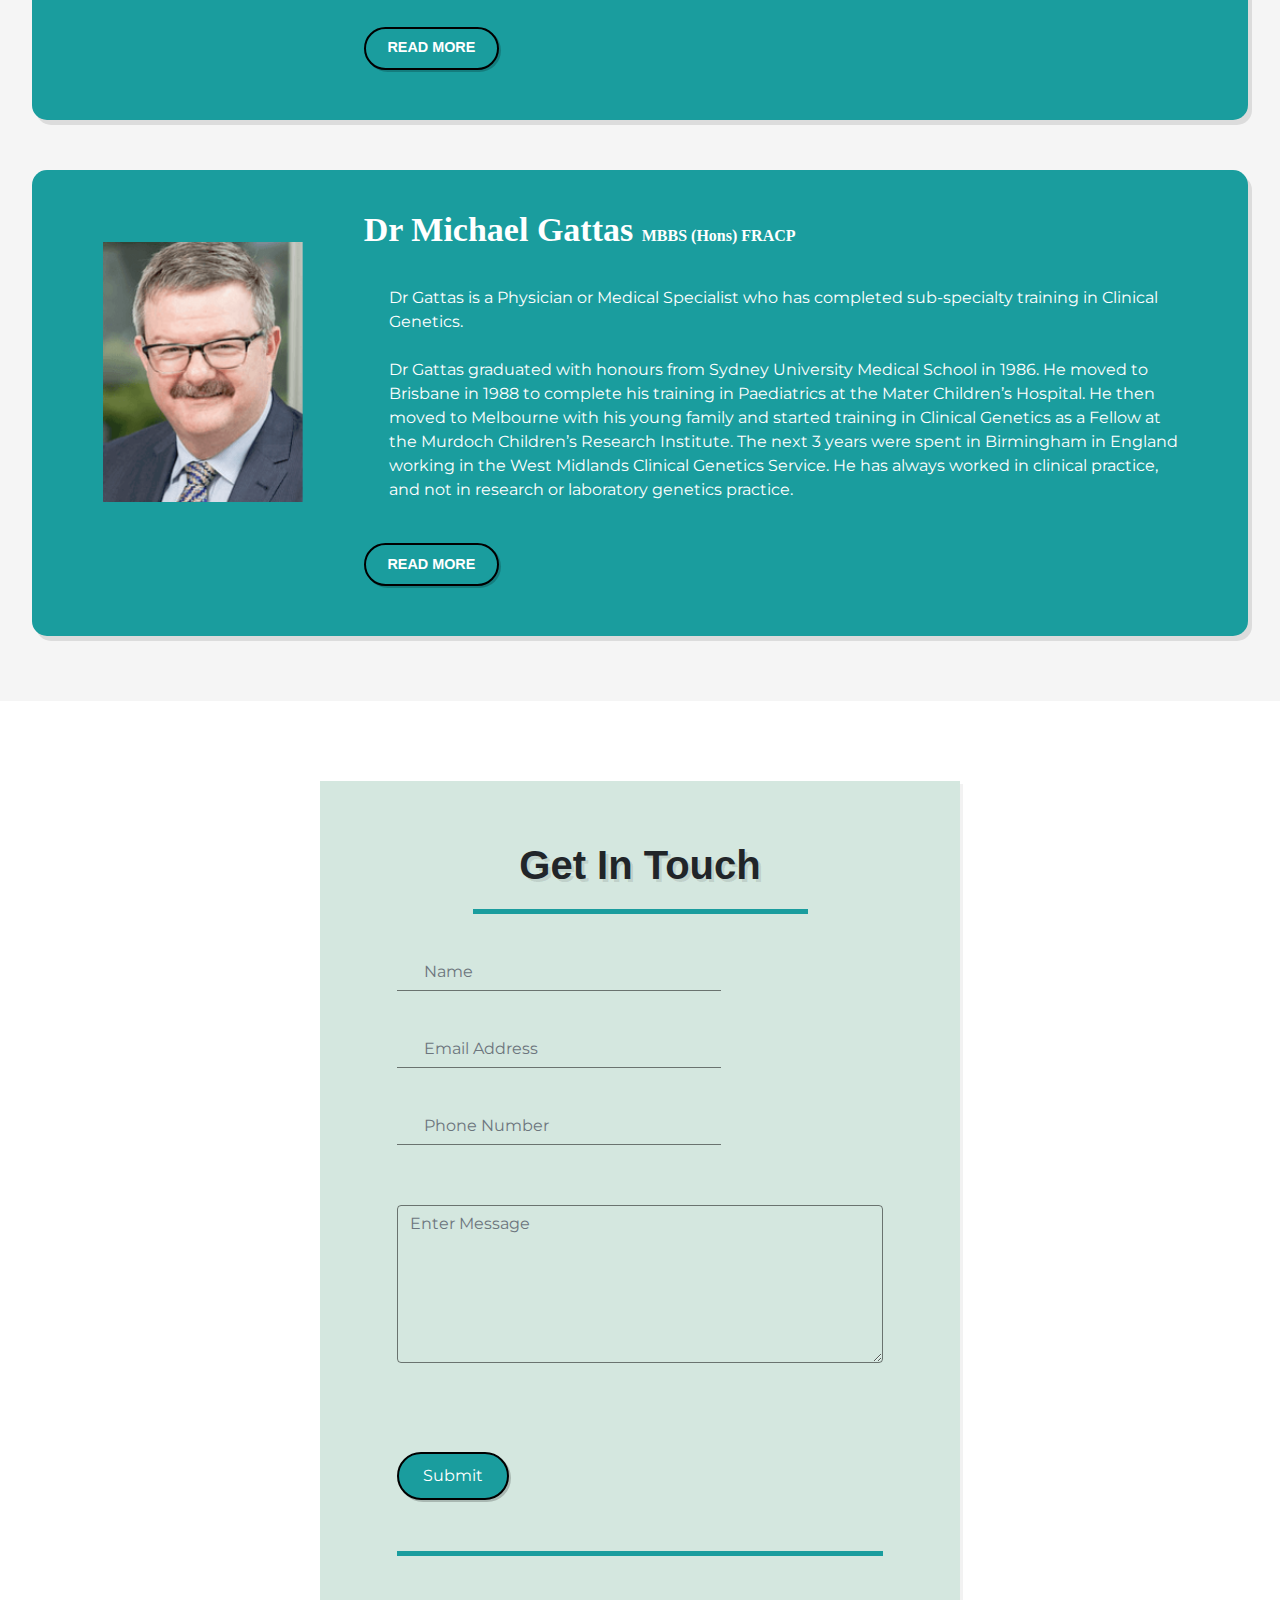
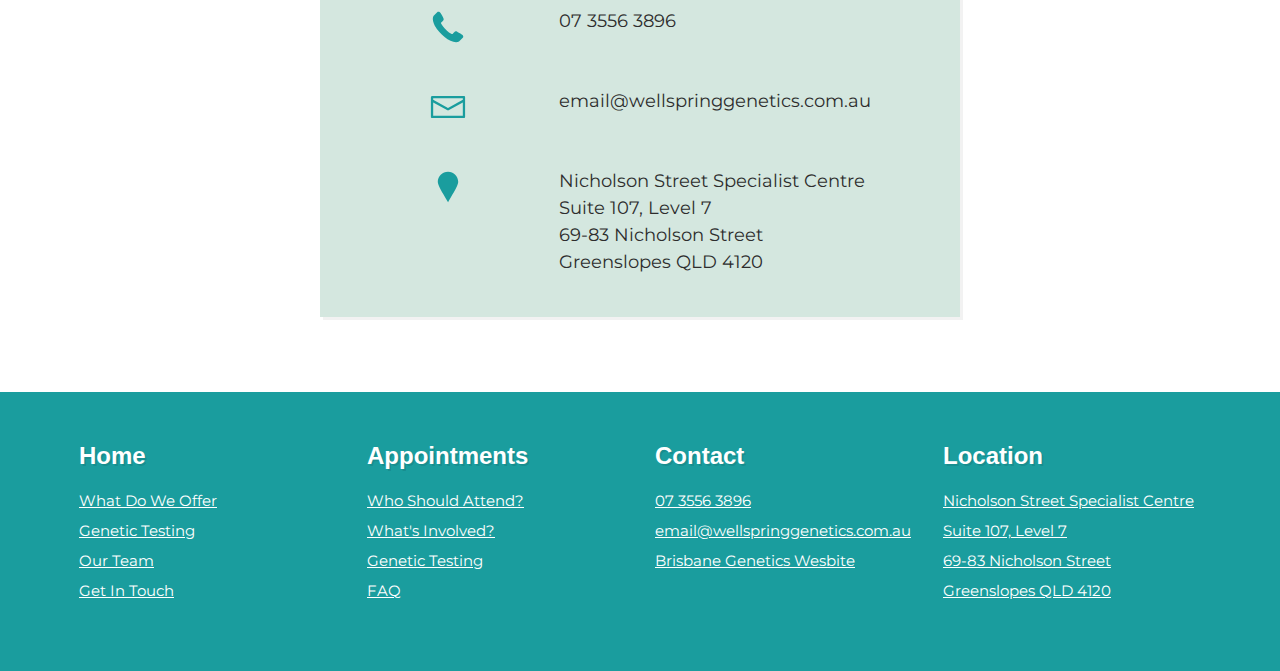
==== commit 284e7b5d: "Removed Aimee, added Vrunda (placeholder image)" ====
--- a/index.html
+++ b/index.html
@@ -250,37 +250,39 @@
 
       <div class="row team-box">
         <div class="col-md-3">
-          <img class="img-fluid team-member" alt="aimée dane" src="images/aimee_dane.png" />
+          <img class="img-fluid team-member" alt="aimée dane" src="images/placeholder.png" />
         </div>
         <div class="col-md-9">
           <h2 class="person-name">
-            Aimée Dane
-            <span class="quals"> BPsycSci (Hons) MSc (Hons GenCouns)</span>
+            Vrunda Sane
+            <span class="quals"> BSc, MBA, MSc (Hons Genetic Counselling), FHGSA</span>
           </h2>
           <p class="bodytxt">
-            Aimée Dane is an Associate Genetic Counsellor who is passionate
-            about providing person-centred genetic counselling and supporting
-            individuals to make informed decisions about their care. Aimée has
-            a particular interest in cancer, pre-conception and prenatal
-            counselling.
-            <br />
-            <br />
-            Aimée graduated with first class honours in Psychological Science
-            at the University of Queensland in 2009. She went on to complete a
-            Master of Science, graduating with first class honours in Genetic
-            Counselling at Griffith University in 2013.
-
+            Genetic counselling involves talking about a genetic condition with a health professional 
+            like Vrunda, who has qualifications in both clinical genetics and counselling. 
+            Vrunda worked as a science teacher for many years and had mastered the art of communicating 
+            science. She went on to complete a Master of Science with honours in Genetic Counselling at 
+            Griffith University in 2013.  She has successfully achieved the title of 
+            ‘Fellow of the Human Genetics Society of Australia’ (FHGSA) in 2020 and is a fully certified 
+            Genetic Counsellor. Vrunda has authored one of the early papers on perceived interest in development 
+            of private genetic counselling services in collaboration with primary care physicians in the Australia.
+
+
+            <br />
+            <br />
+            Vrunda is currently working as a Senior Genetic Counsellor at Genetic Health Queensland, Royal Brisbane 
+            and Woman’s Hospital. Vrunda has a keen interest in familial cancer. Vrunda is passionate about 
+            providing person-centred genetic counselling and supporting individuals to make informed decisions 
+            about genetic testing for familial conditions including cancer and pre-pregnancy genetic counselling.
+            
             <br />
             <span id="more2"><br />
-              Since completing her postgraduate studies, Aimée has worked as a
-              genetic counsellor in Australia and the United Kingdom. While in
-              London, Aimée worked in the Cancer Genetics Unit of The Royal
-              Marsden Hospital, Europe’s largest cancer centre, providing
-              genetic counselling to Marsden patients and their families.
-              Aimée continues to work at Genetic Health Queensland, the
-              statewide clinical genetics service of Queensland, providing
-              genetic counselling to patients referred to the public hospital
-              service.
+              A genetic counselling session with Vrunda usually combines many different elements including talking 
+              about your family health history, learning about specific conditions and how they are inherited, 
+              talking about how to manage and prevent those conditions and finding out what genetic tests are available. 
+              Attending a genetic counselling session does not mean that you must consider genetic testing, but it aims 
+              to increase your understanding of genetic conditions and Vrunda will help you make an informed decision 
+              around genetic testing.
             </span>
           </p>
           <div>
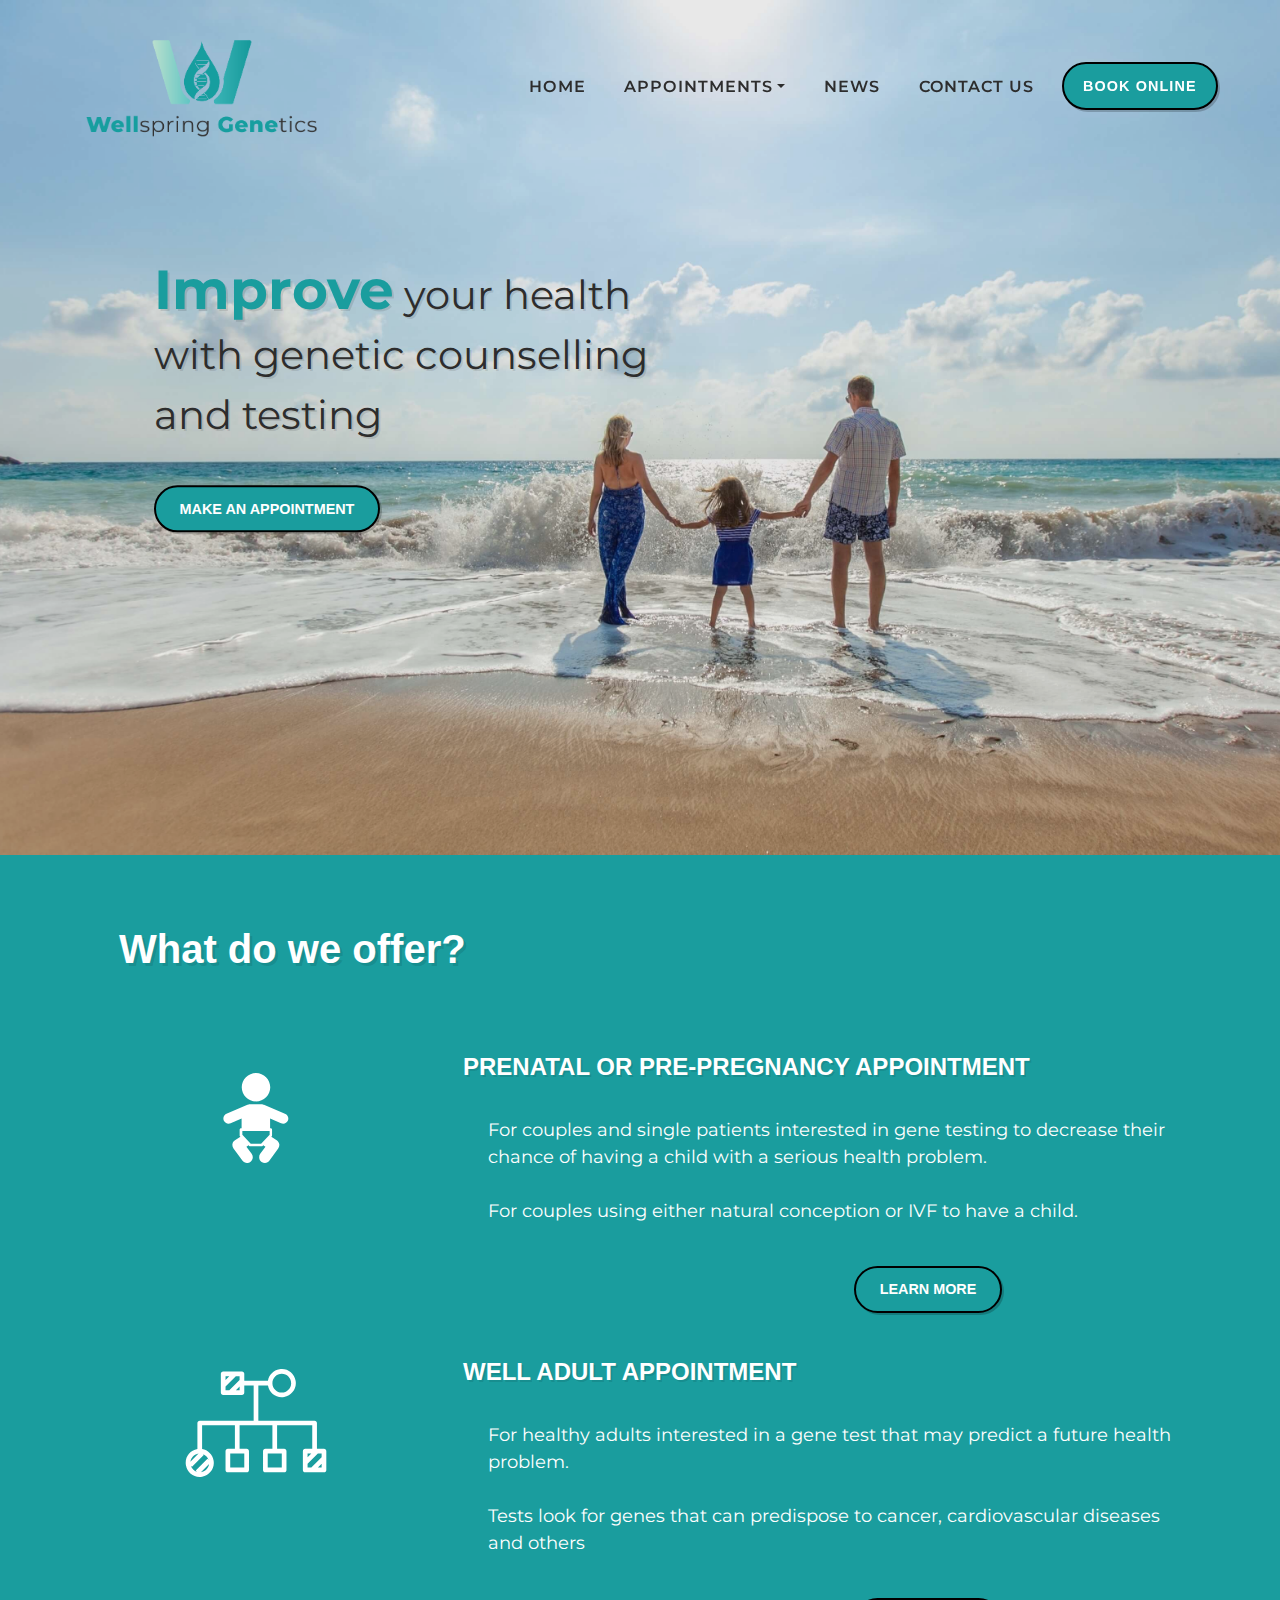
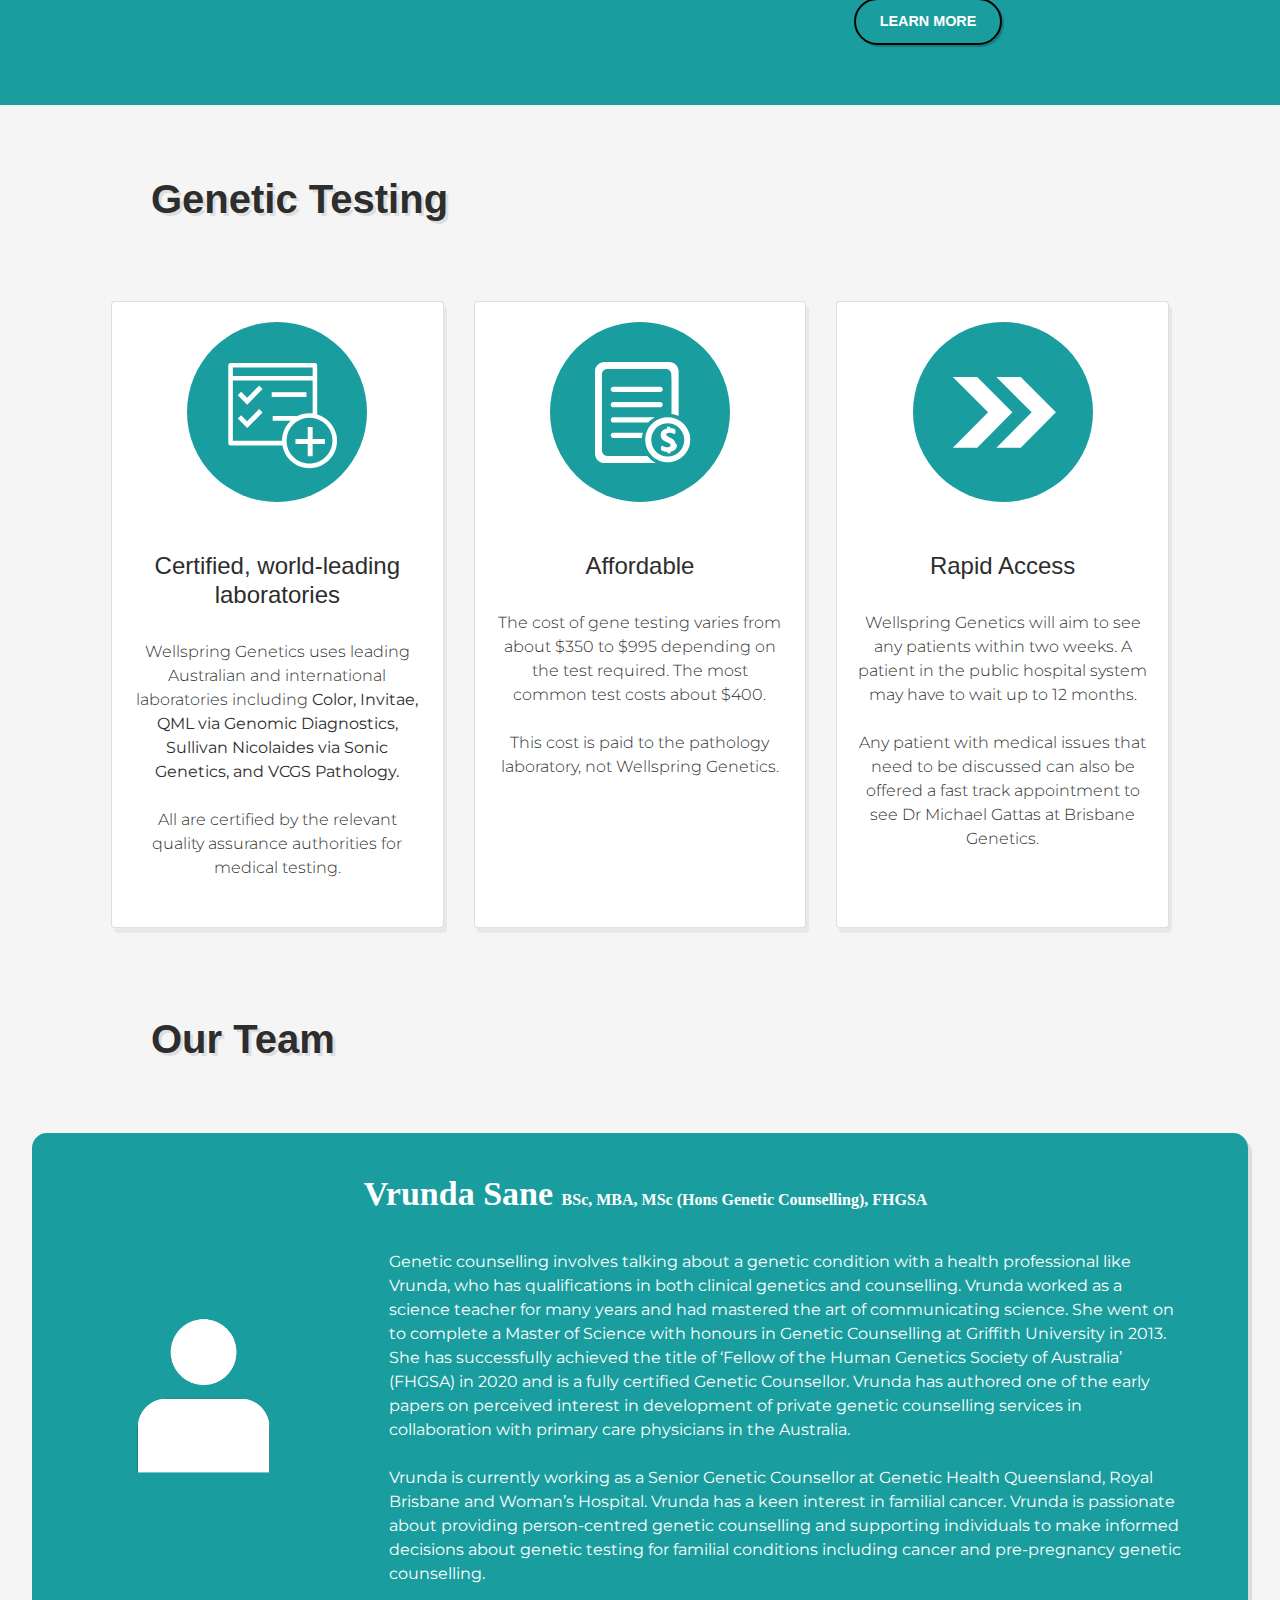
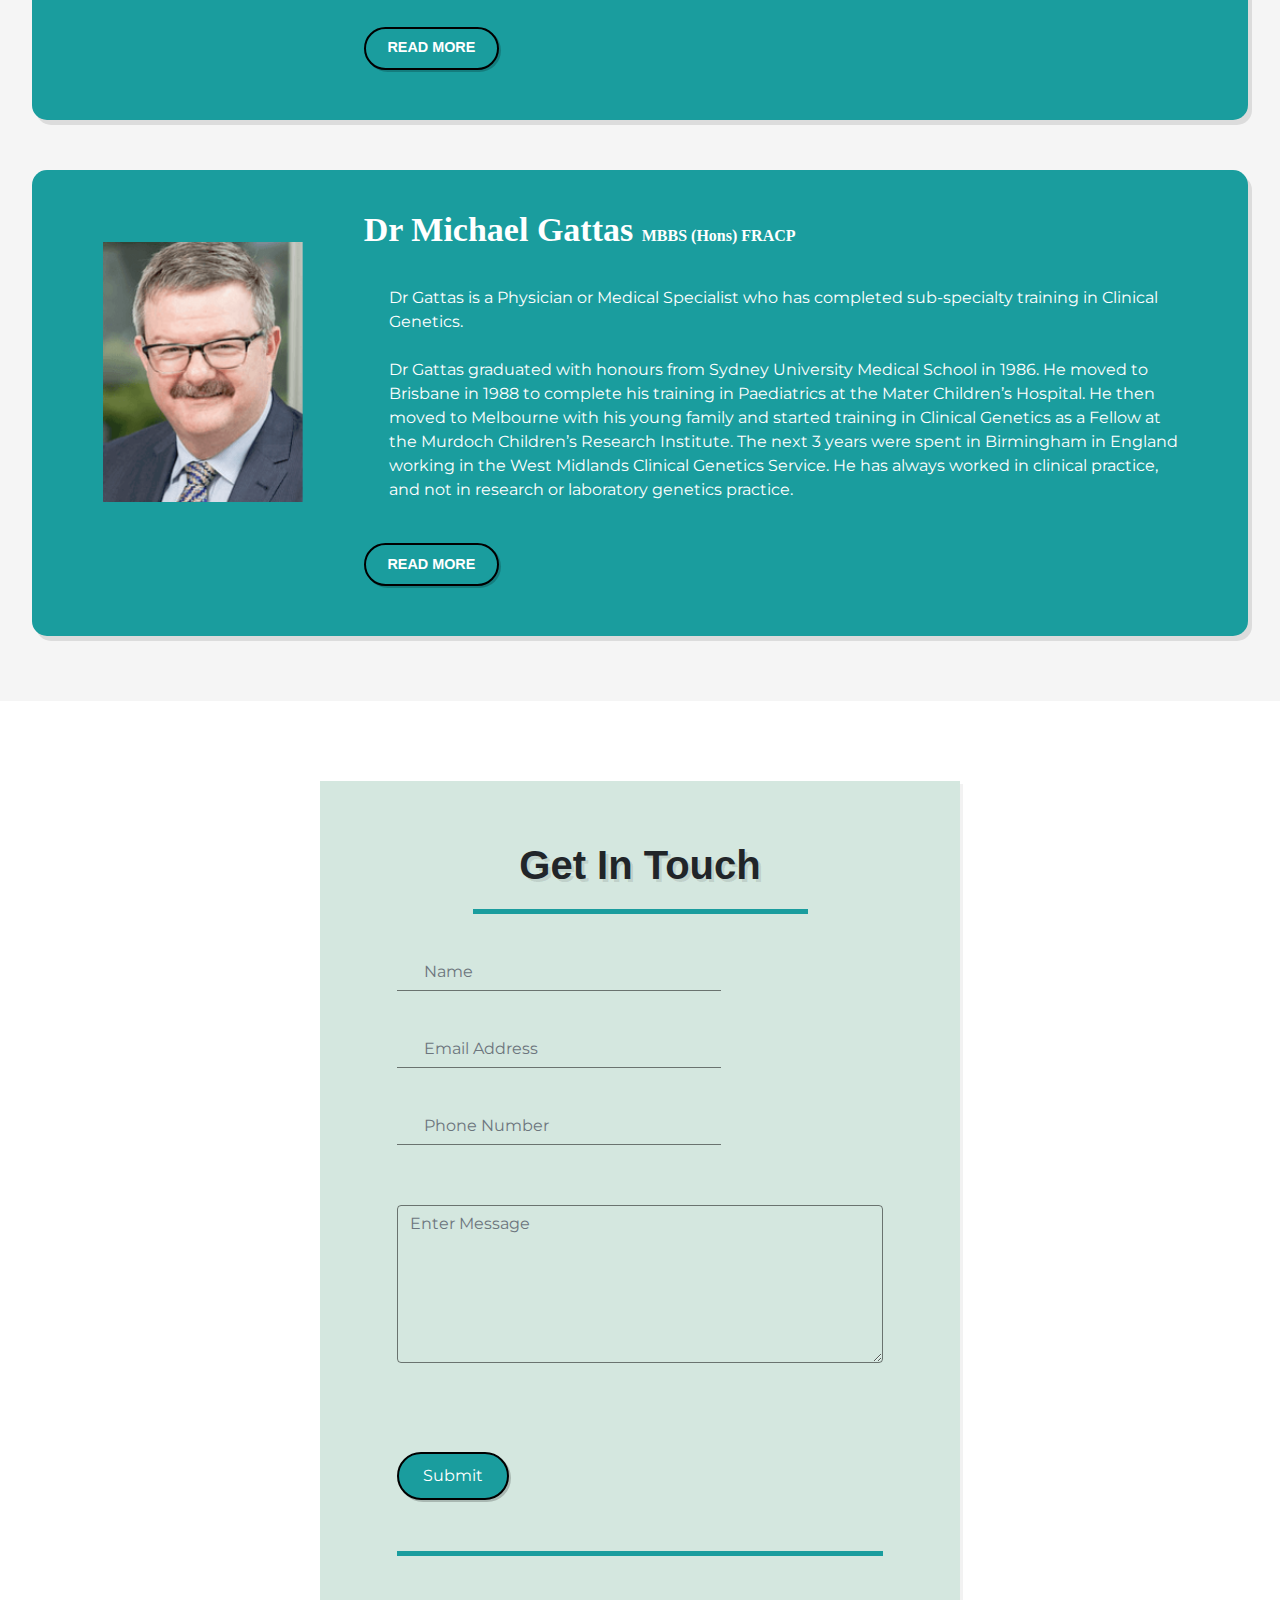
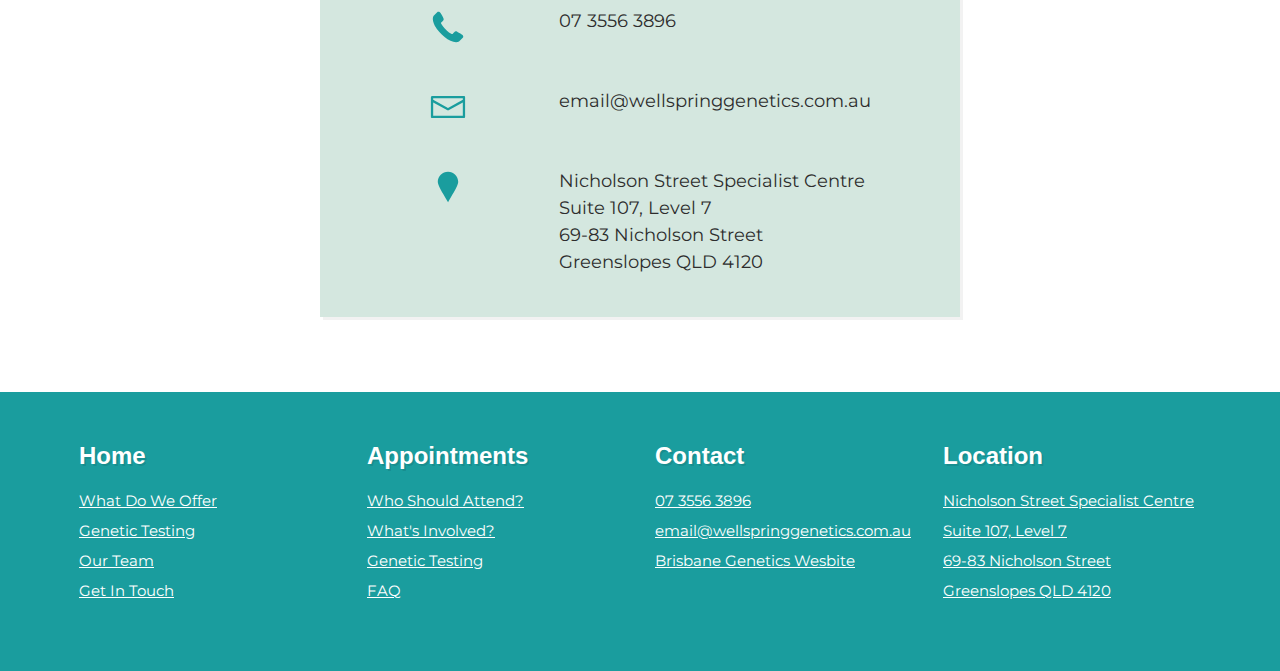
==== commit 3d8a35cf: "Added booking online button and compressed photos" ====
--- a/index.html
+++ b/index.html
@@ -78,8 +78,8 @@
             <a class="nav-link" href="contact.html">Contact Us</a>
           </li>
           <li class="nav-item btn-nav">
-            <a class="nav-link btn btn-outline" href="tel:0735563896"><span class="btn-text text-uppercase">
-                Ph: 07 3556 3896</span></a>
+            <a class="nav-link btn btn-outline" href="https://www.hotdoc.com.au/medical-centres/greenslopes-QLD-4120/wellspring-genetics/doctors"><span class="btn-text text-uppercase">
+              Book Online</span></a>
           </li>
         </ul>
       </div>
--- a/css/home_style.css
+++ b/css/home_style.css
@@ -52,7 +52,7 @@
 #hero {
   color: #ffffff;
   height: 95%;
-  background-image: url("../images/beach_photo.jpg");
+  background-image: url("../images/beach_photo_compressed.jpg");
   background-repeat: no-repeat;
   background-attachment: scroll;
   background-position: center center;
@@ -376,7 +376,7 @@
 
   #hero {
     height: 95%;
-    background-image: url("../images/beach_photo_crop_3.jpg");
+    background-image: url("../images/beach_photo_crop_3_compressed.jpg");
   }
 
   #hero:before {
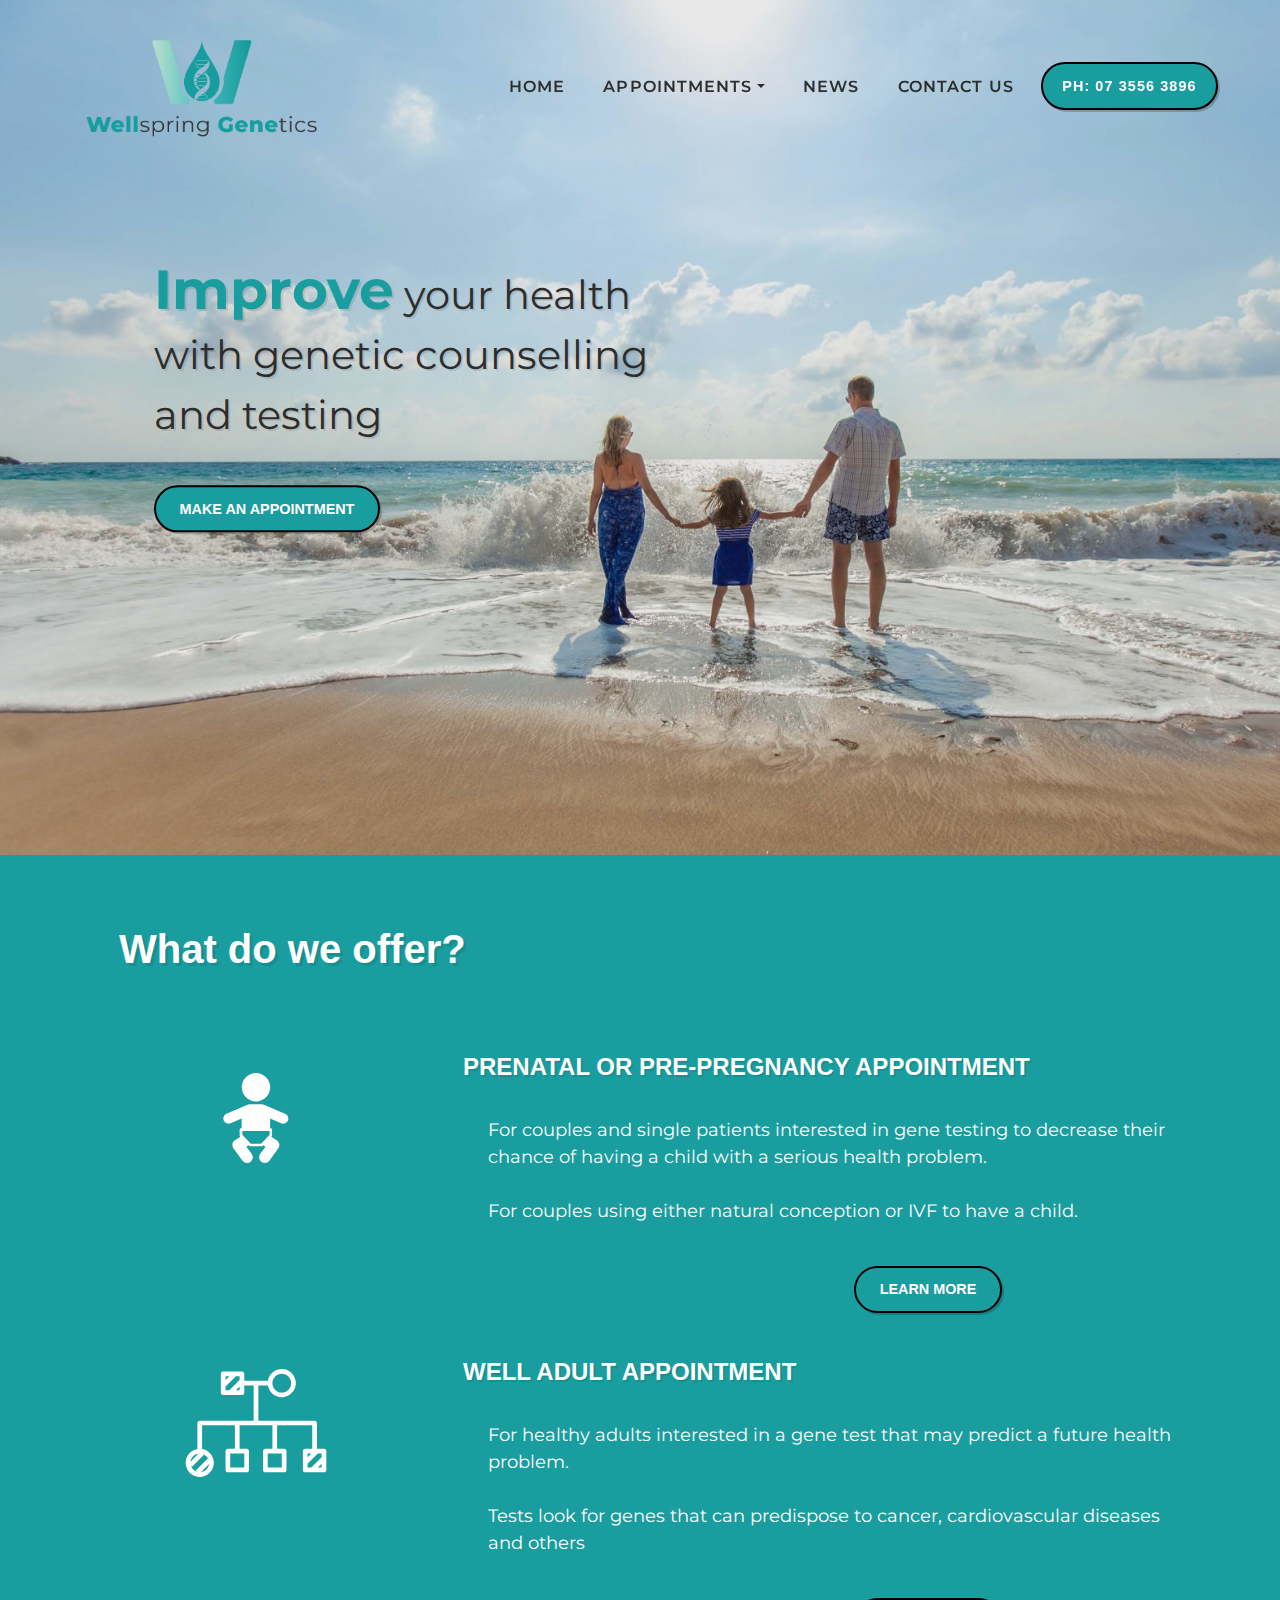
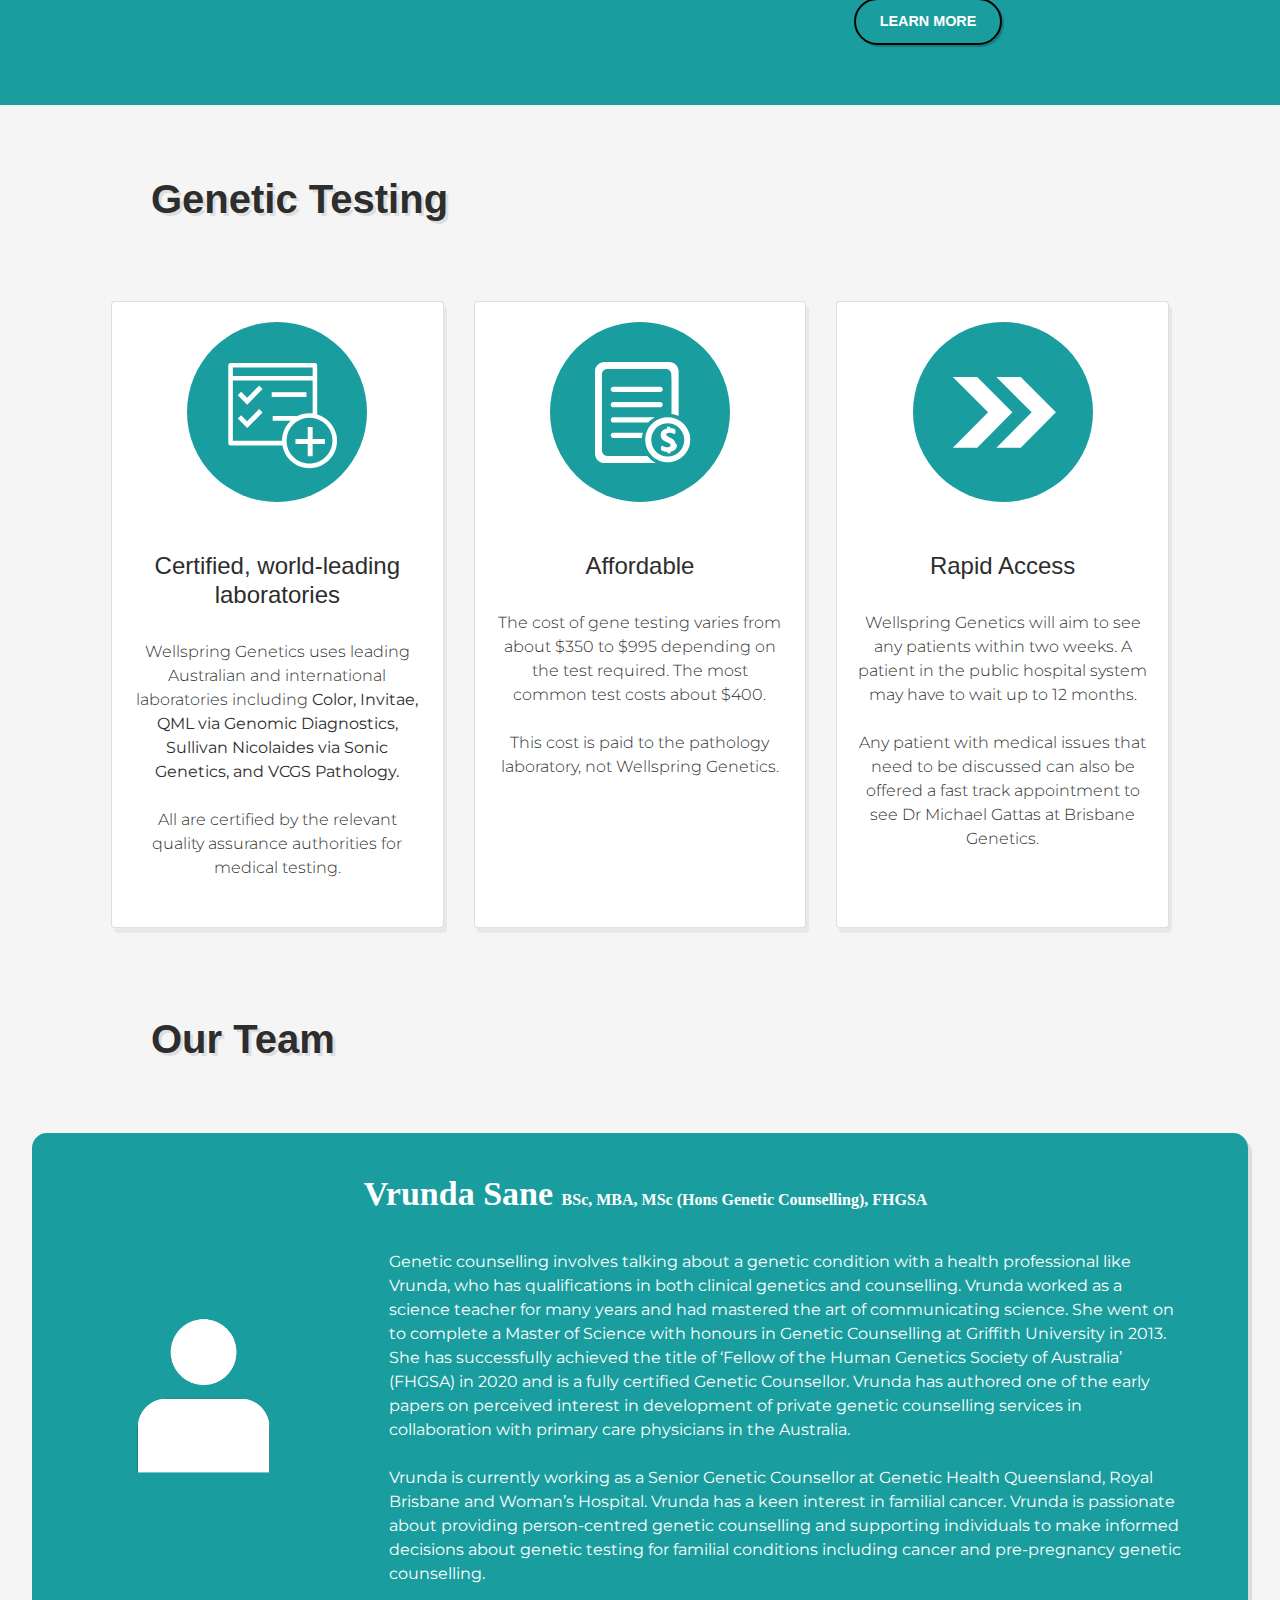
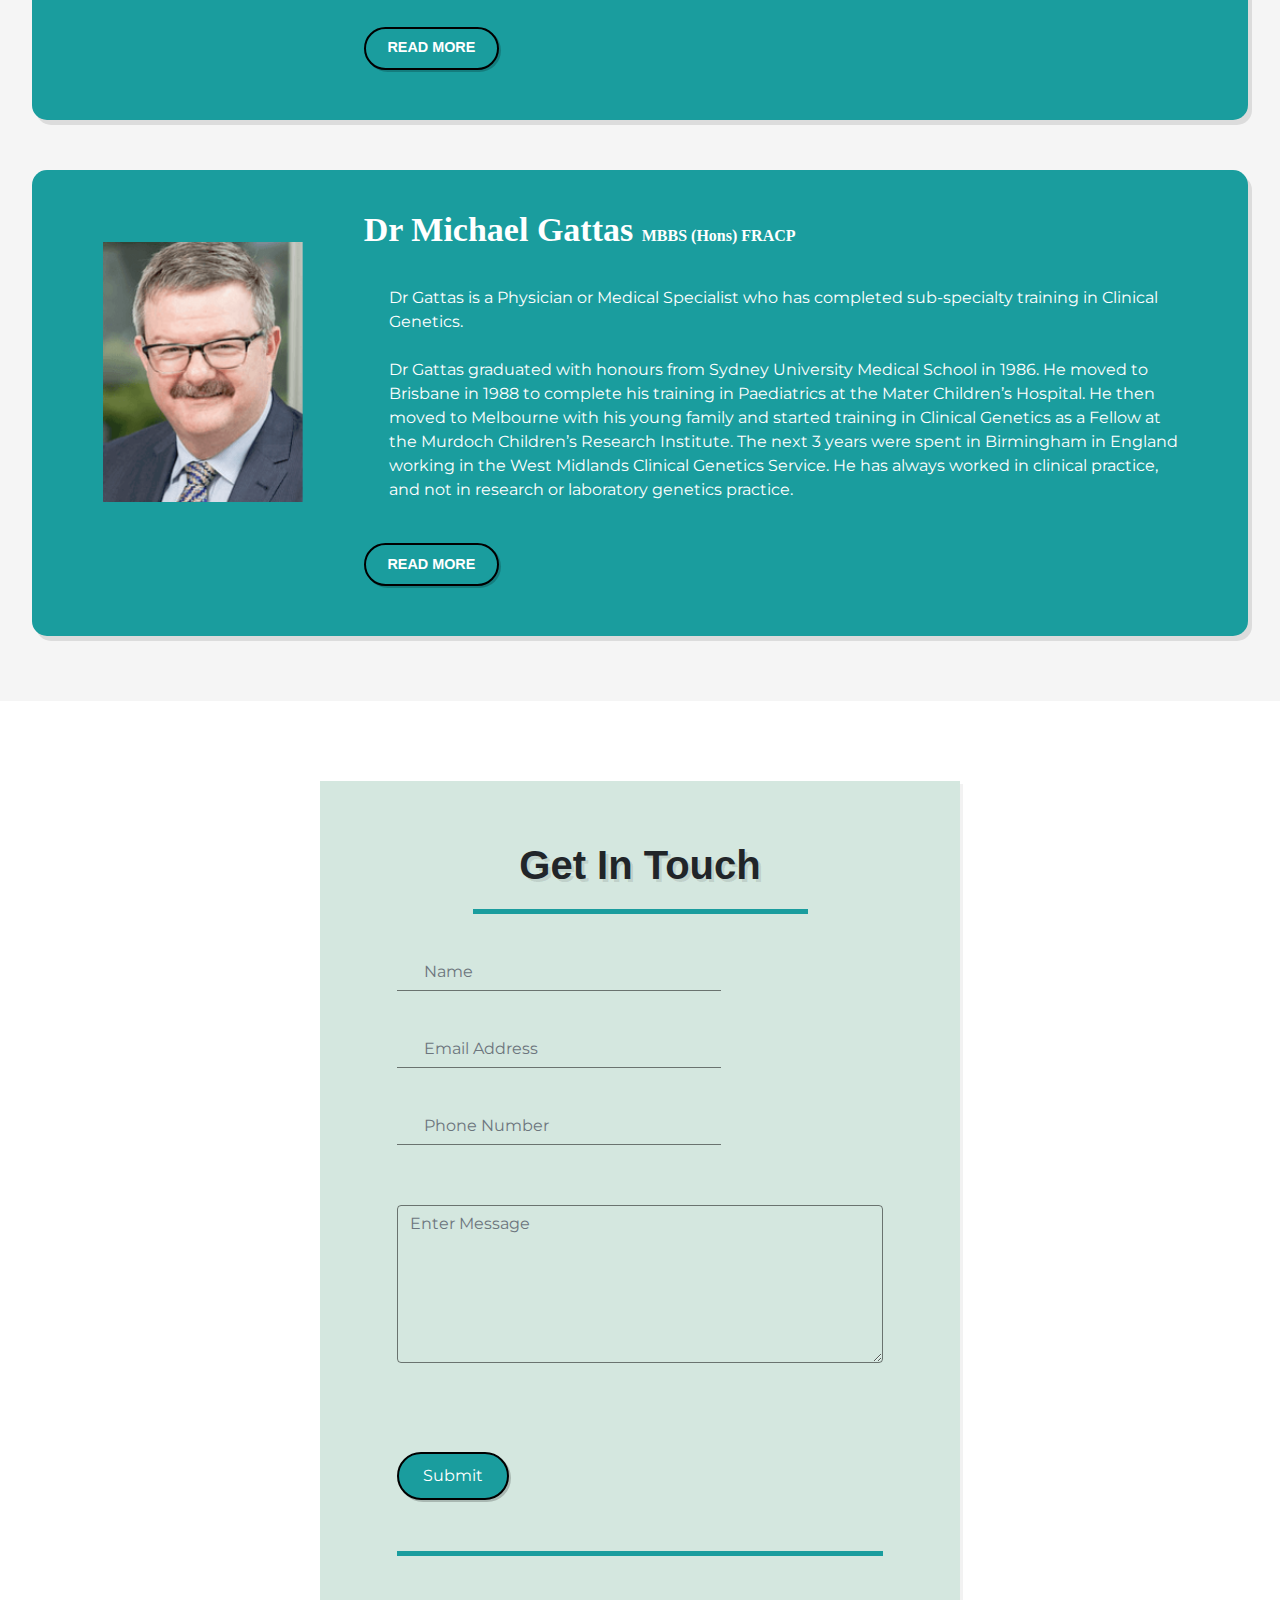
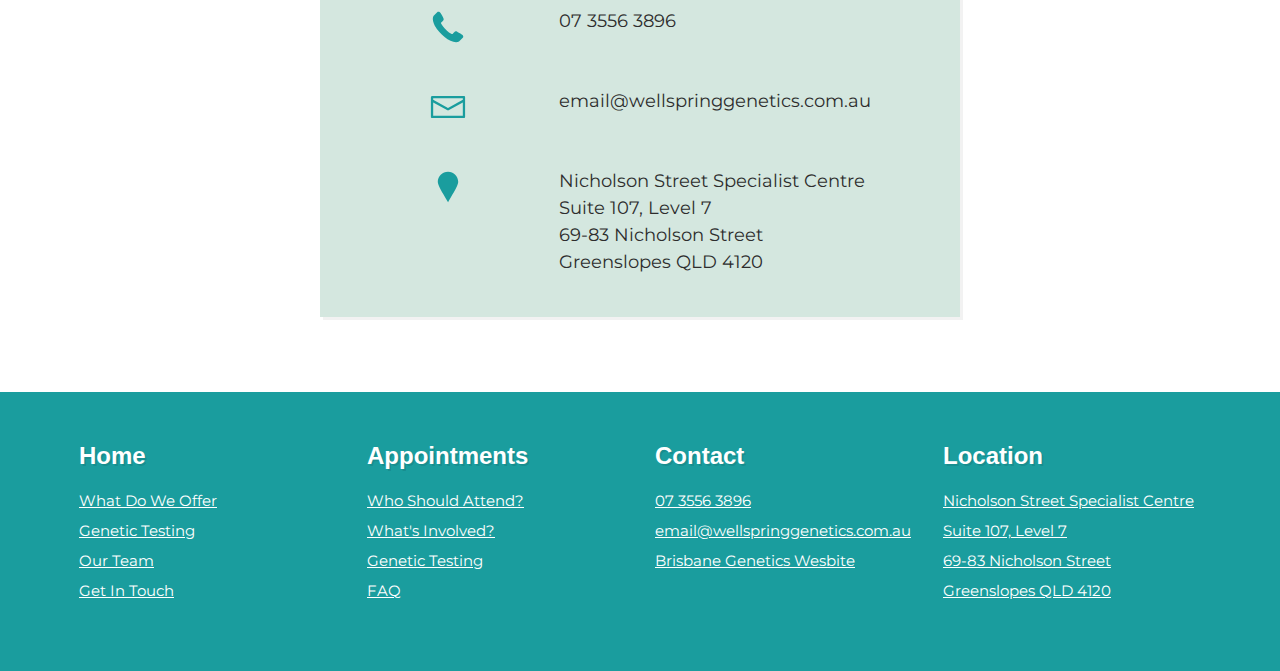
==== commit f937e0eb: "Remove online booking button and replace with phone" ====
--- a/index.html
+++ b/index.html
@@ -78,8 +78,8 @@
             <a class="nav-link" href="contact.html">Contact Us</a>
           </li>
           <li class="nav-item btn-nav">
-            <a class="nav-link btn btn-outline" href="https://www.hotdoc.com.au/medical-centres/greenslopes-QLD-4120/wellspring-genetics/doctors"><span class="btn-text text-uppercase">
-              Book Online</span></a>
+            <a class="nav-link btn btn-outline" href="tel:0735563896"><span class="btn-text text-uppercase">
+              Ph: 07 3556 3896</span></a>
           </li>
         </ul>
       </div>
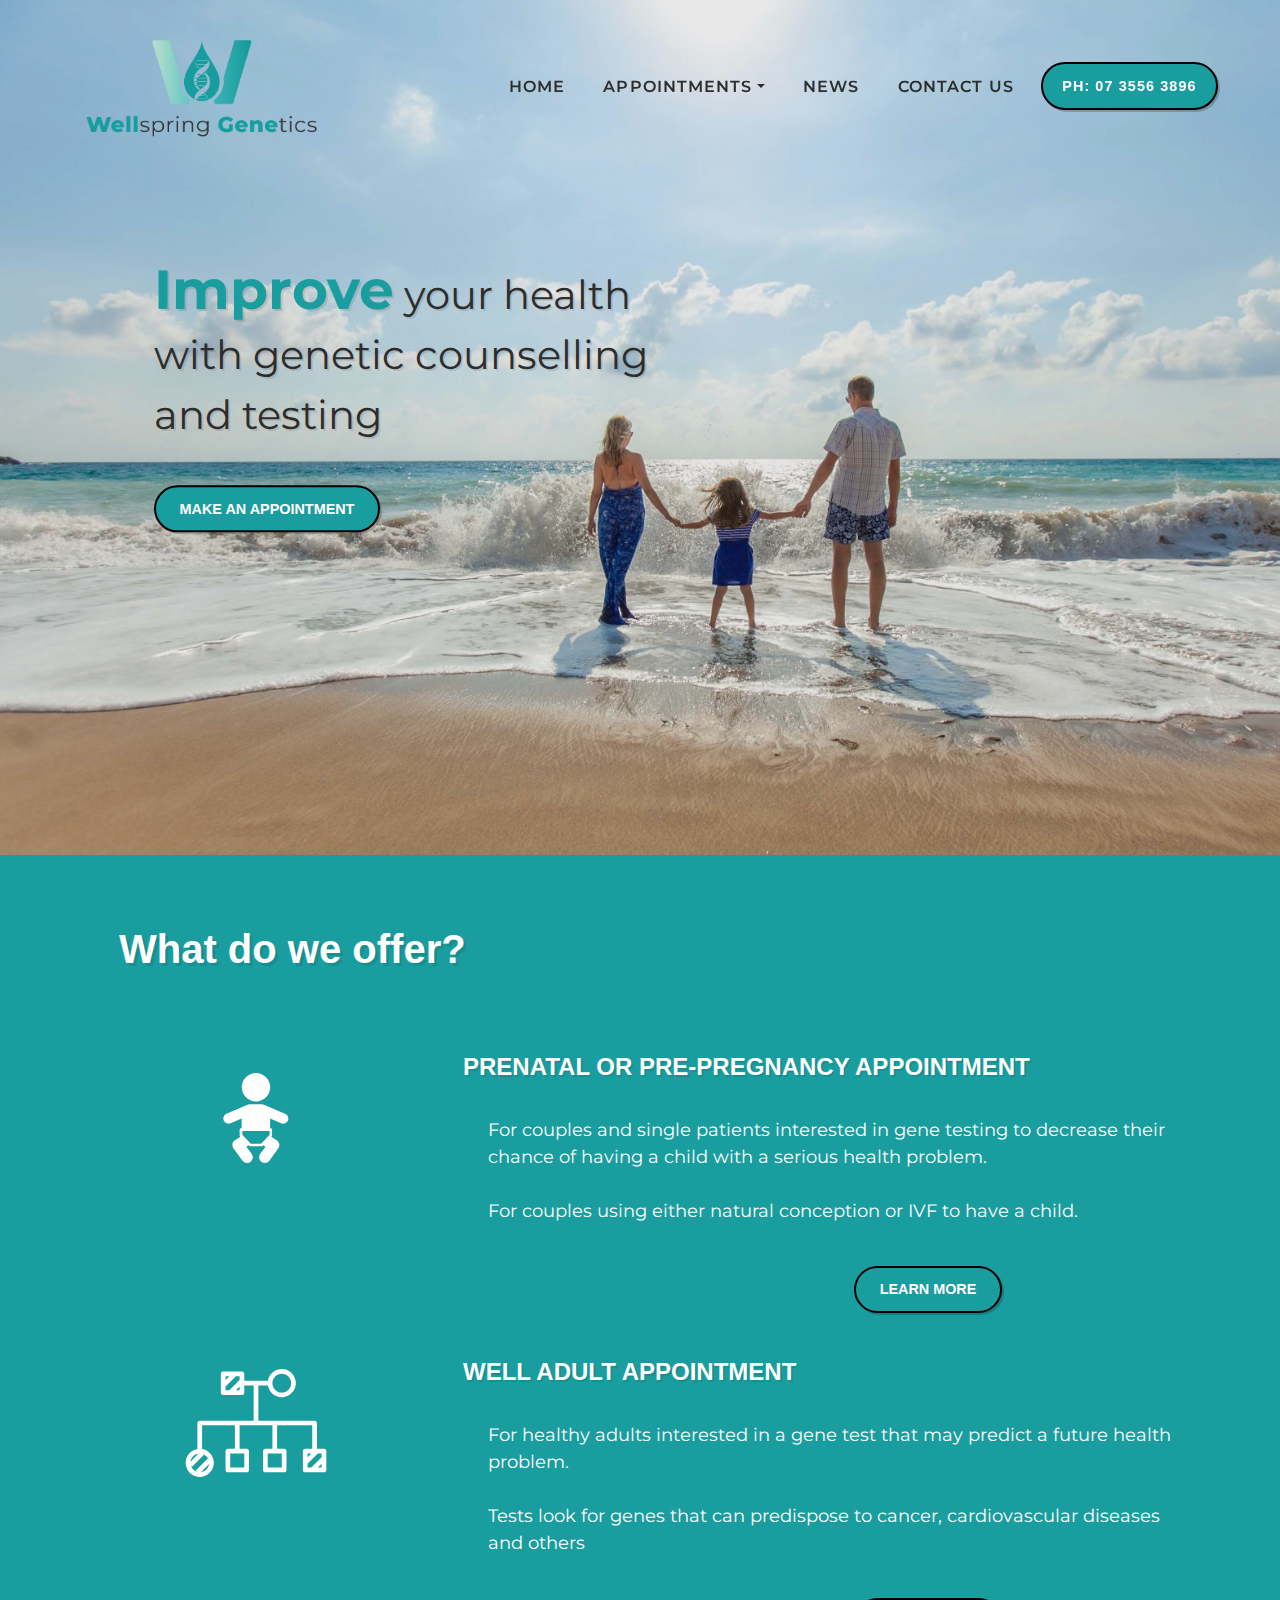
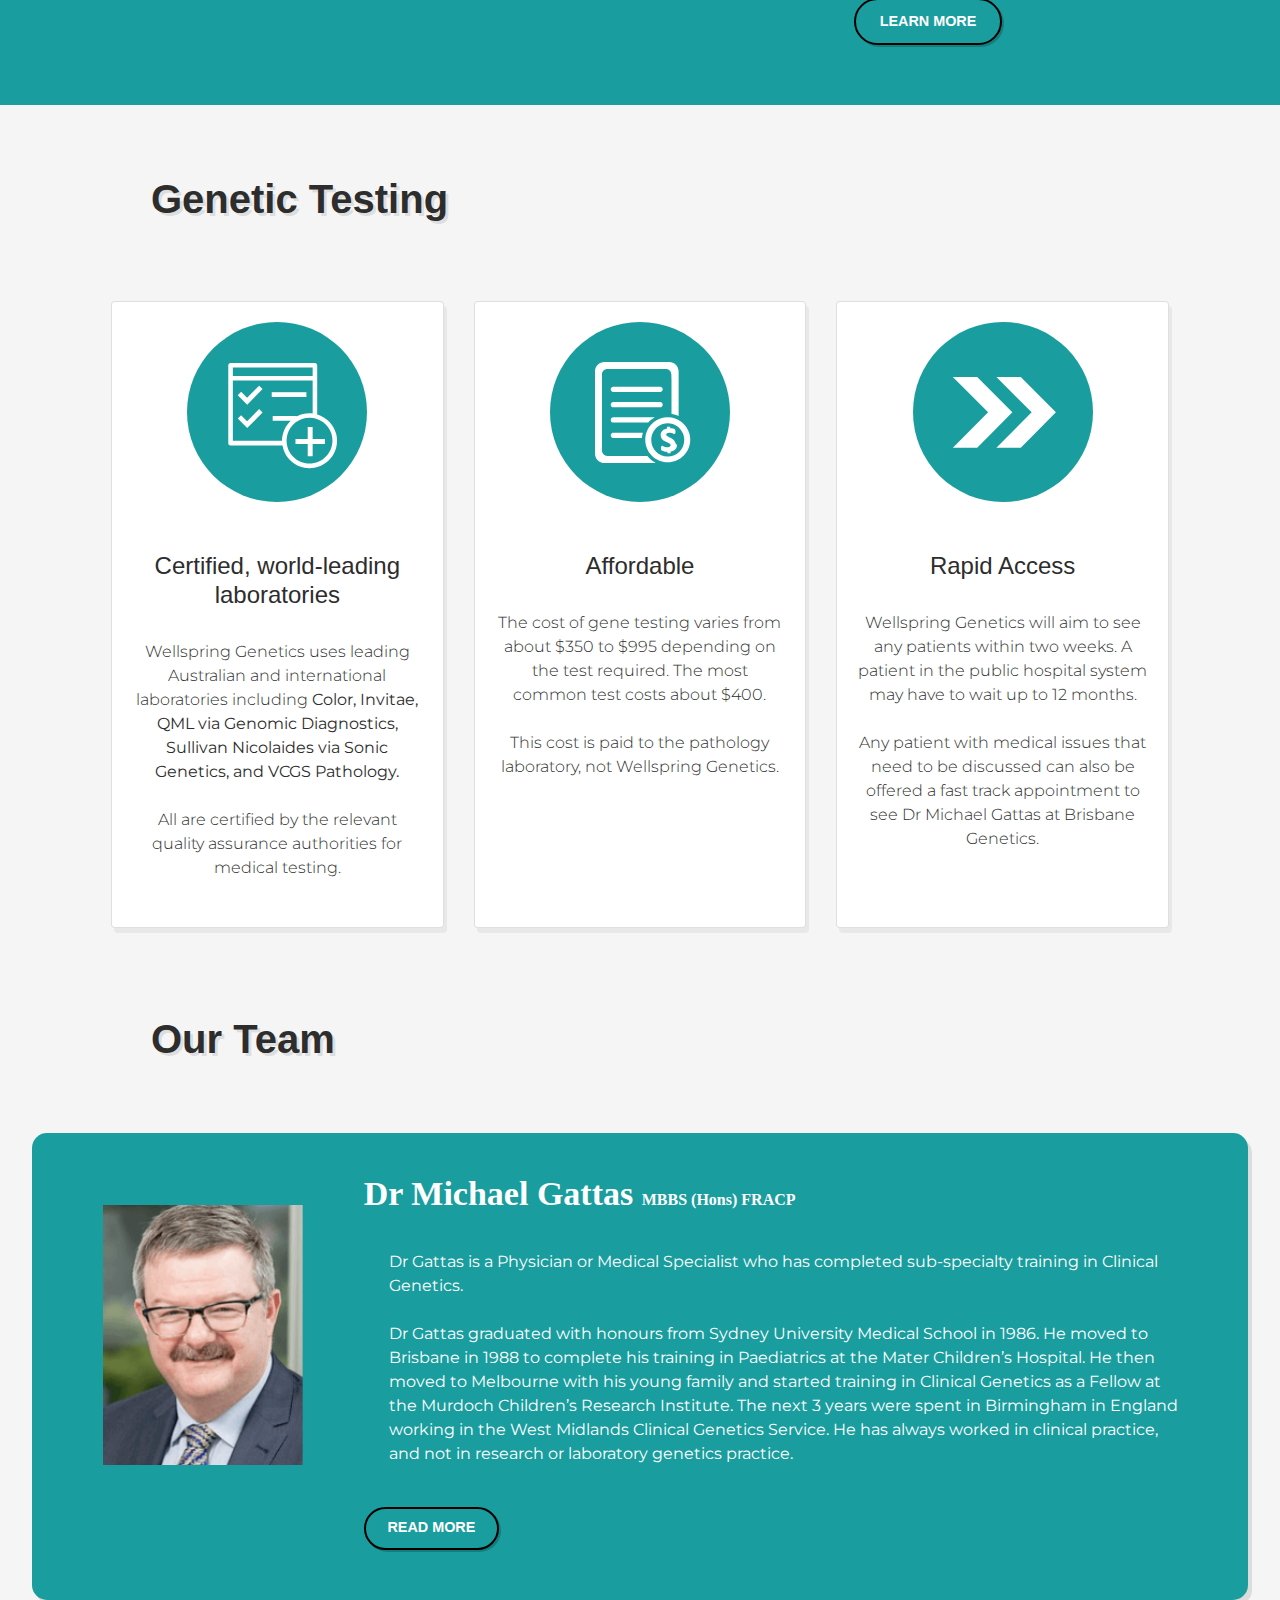
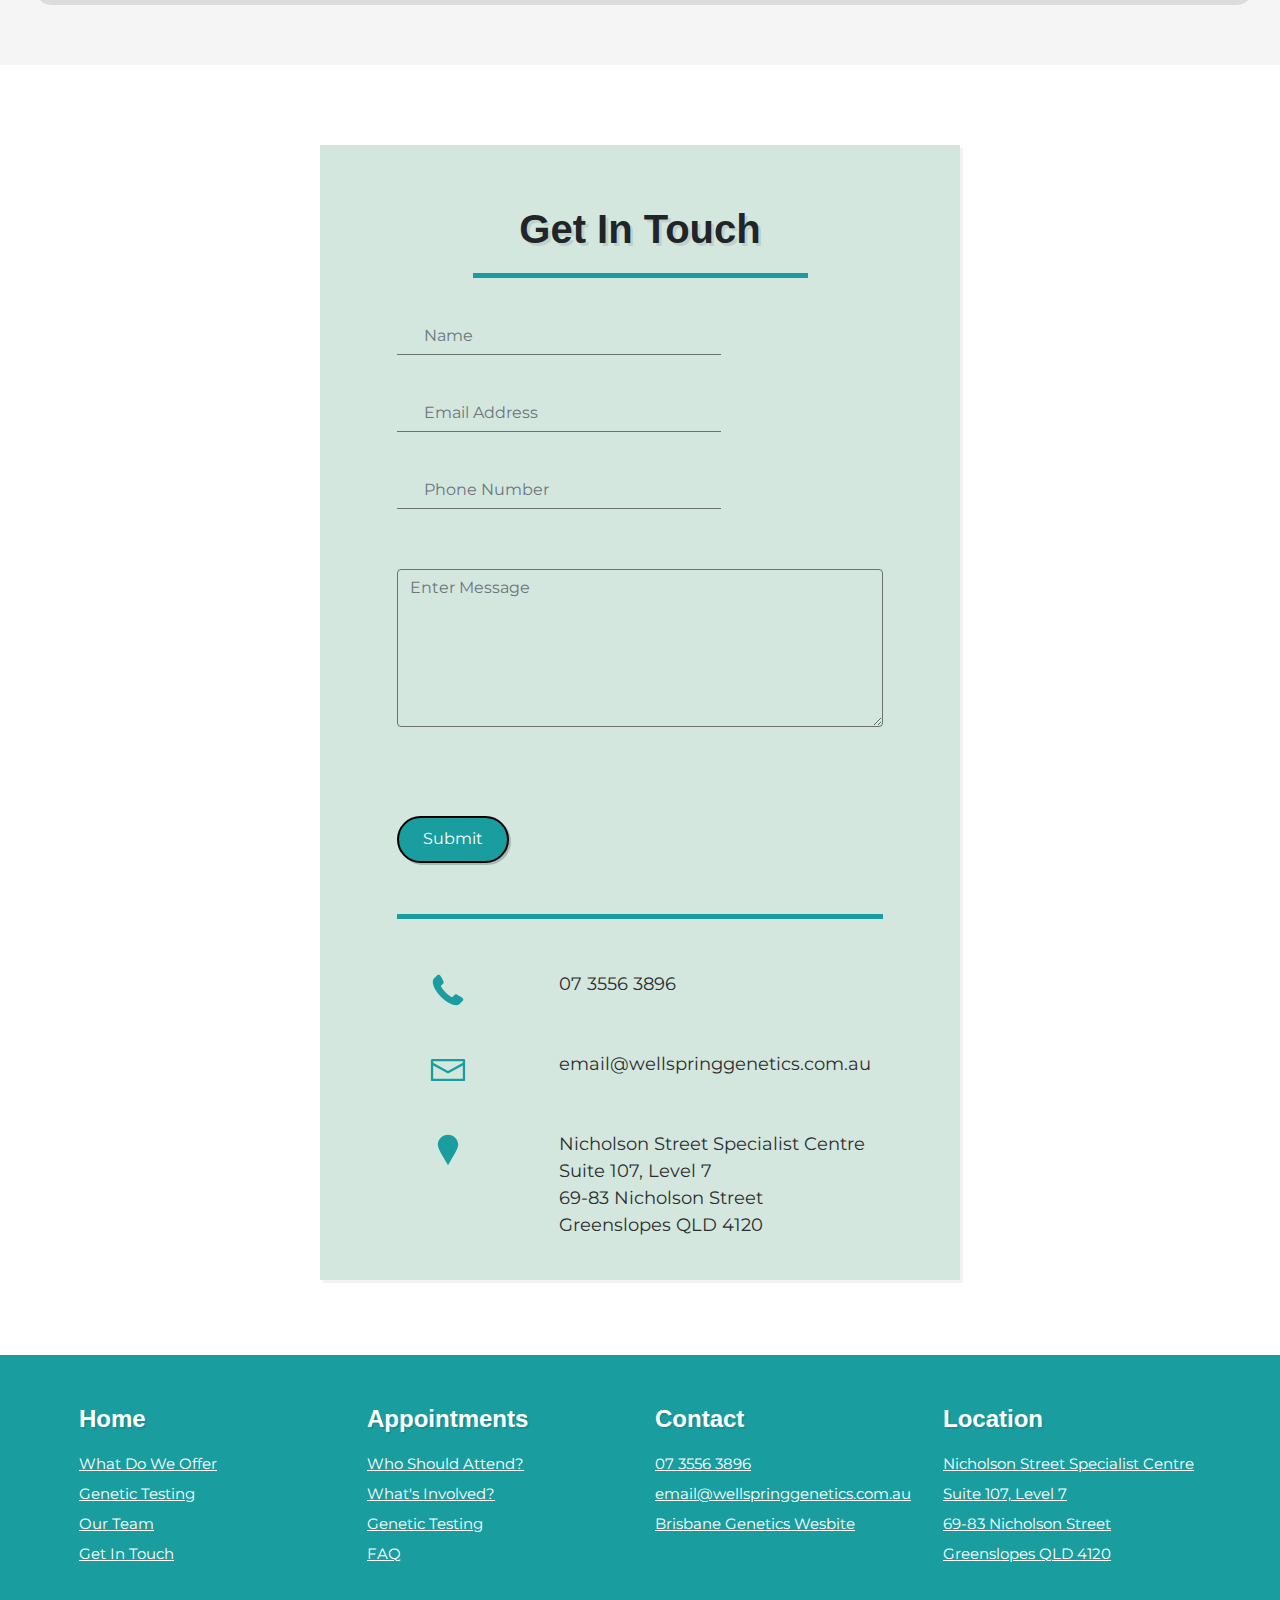
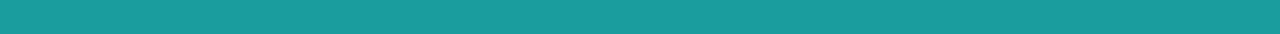
==== commit f3f317e8: "Remove former team member" ====
--- a/index.html
+++ b/index.html
@@ -250,51 +250,6 @@
 
       <div class="row team-box">
         <div class="col-md-3">
-          <img class="img-fluid team-member" alt="aimée dane" src="images/placeholder.png" />
-        </div>
-        <div class="col-md-9">
-          <h2 class="person-name">
-            Vrunda Sane
-            <span class="quals"> BSc, MBA, MSc (Hons Genetic Counselling), FHGSA</span>
-          </h2>
-          <p class="bodytxt">
-            Genetic counselling involves talking about a genetic condition with a health professional 
-            like Vrunda, who has qualifications in both clinical genetics and counselling. 
-            Vrunda worked as a science teacher for many years and had mastered the art of communicating 
-            science. She went on to complete a Master of Science with honours in Genetic Counselling at 
-            Griffith University in 2013.  She has successfully achieved the title of 
-            ‘Fellow of the Human Genetics Society of Australia’ (FHGSA) in 2020 and is a fully certified 
-            Genetic Counsellor. Vrunda has authored one of the early papers on perceived interest in development 
-            of private genetic counselling services in collaboration with primary care physicians in the Australia.
-
-
-            <br />
-            <br />
-            Vrunda is currently working as a Senior Genetic Counsellor at Genetic Health Queensland, Royal Brisbane 
-            and Woman’s Hospital. Vrunda has a keen interest in familial cancer. Vrunda is passionate about 
-            providing person-centred genetic counselling and supporting individuals to make informed decisions 
-            about genetic testing for familial conditions including cancer and pre-pregnancy genetic counselling.
-            
-            <br />
-            <span id="more2"><br />
-              A genetic counselling session with Vrunda usually combines many different elements including talking 
-              about your family health history, learning about specific conditions and how they are inherited, 
-              talking about how to manage and prevent those conditions and finding out what genetic tests are available. 
-              Attending a genetic counselling session does not mean that you must consider genetic testing, but it aims 
-              to increase your understanding of genetic conditions and Vrunda will help you make an informed decision 
-              around genetic testing.
-            </span>
-          </p>
-          <div>
-            <button class="btn btn-outline read-more-btn btn-text" id="moreBtn2" onclick="readMore2()">
-              Read More
-            </button>
-          </div>
-        </div>
-      </div>
-
-      <div class="row team-box">
-        <div class="col-md-3">
           <img class="img-fluid team-member" alt="dr gattas" src="images/dr_gattas.png" />
         </div>
         <div class="col-md-9">
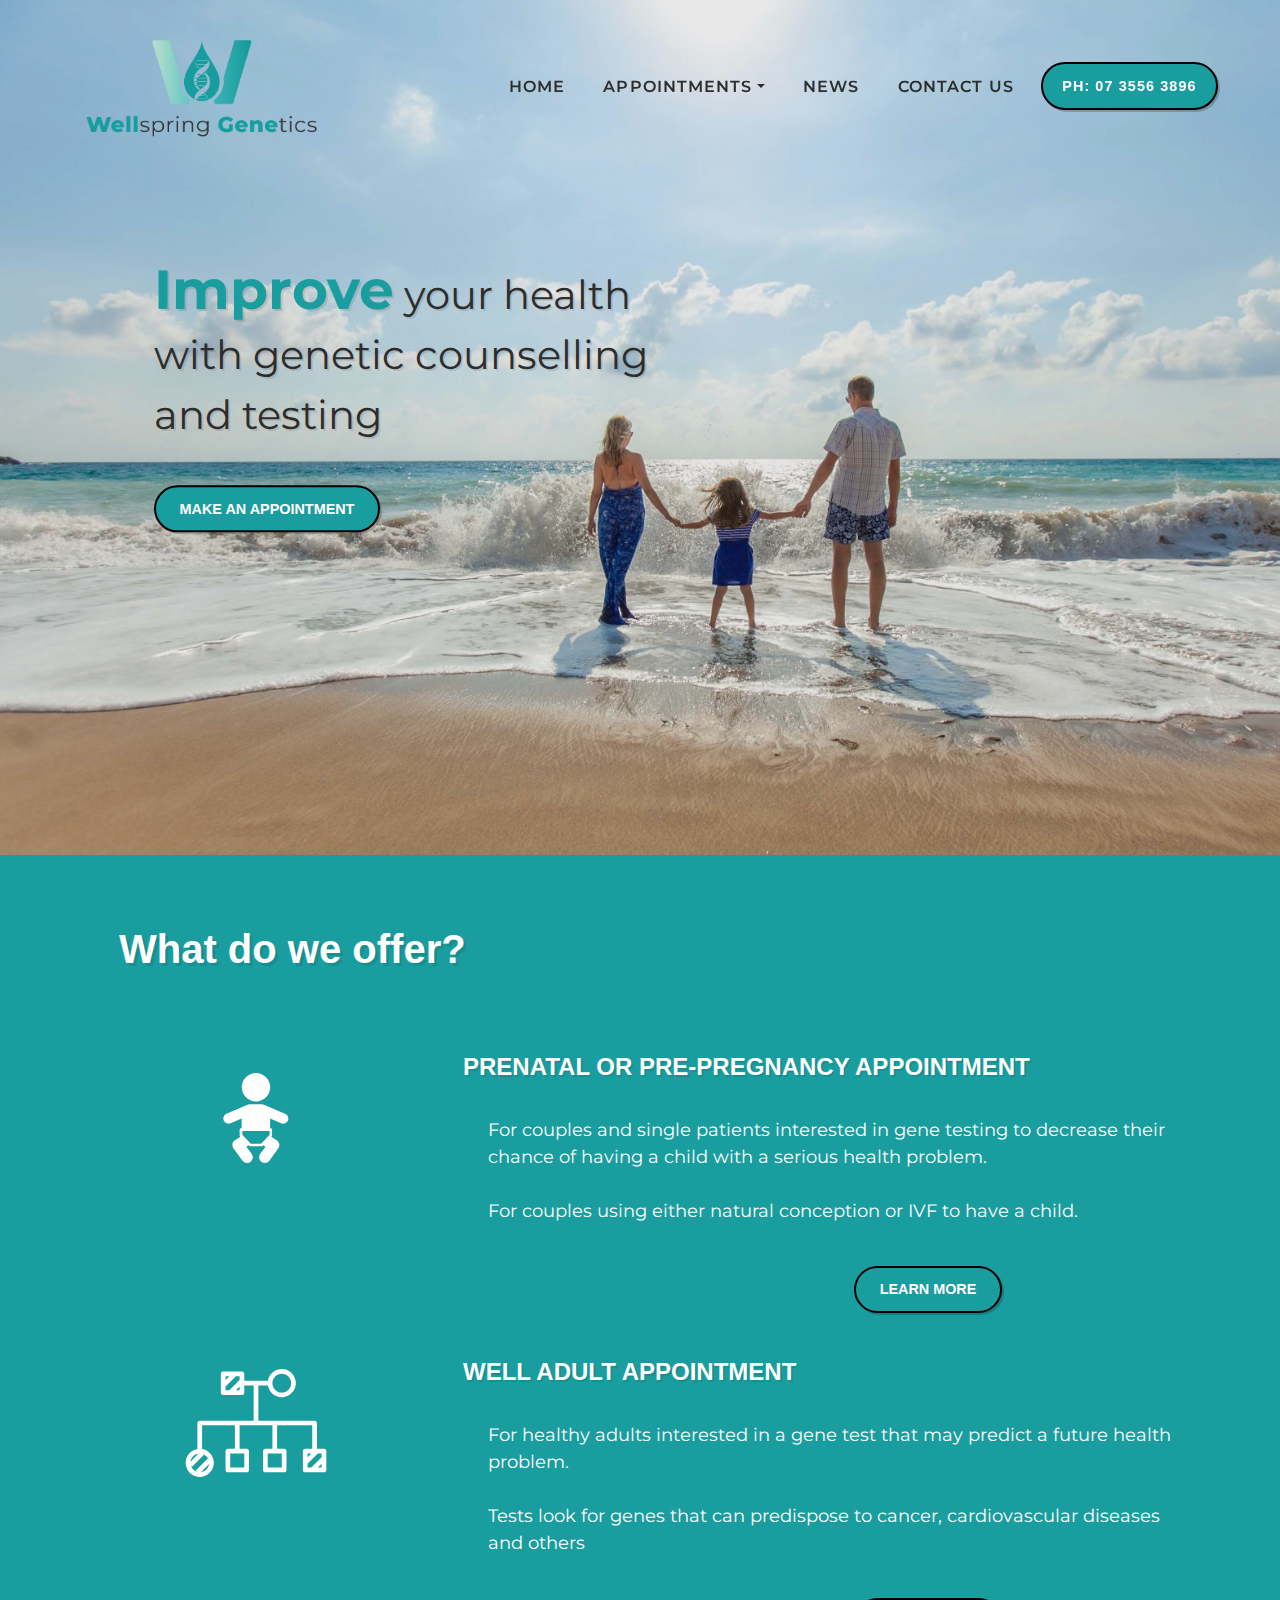
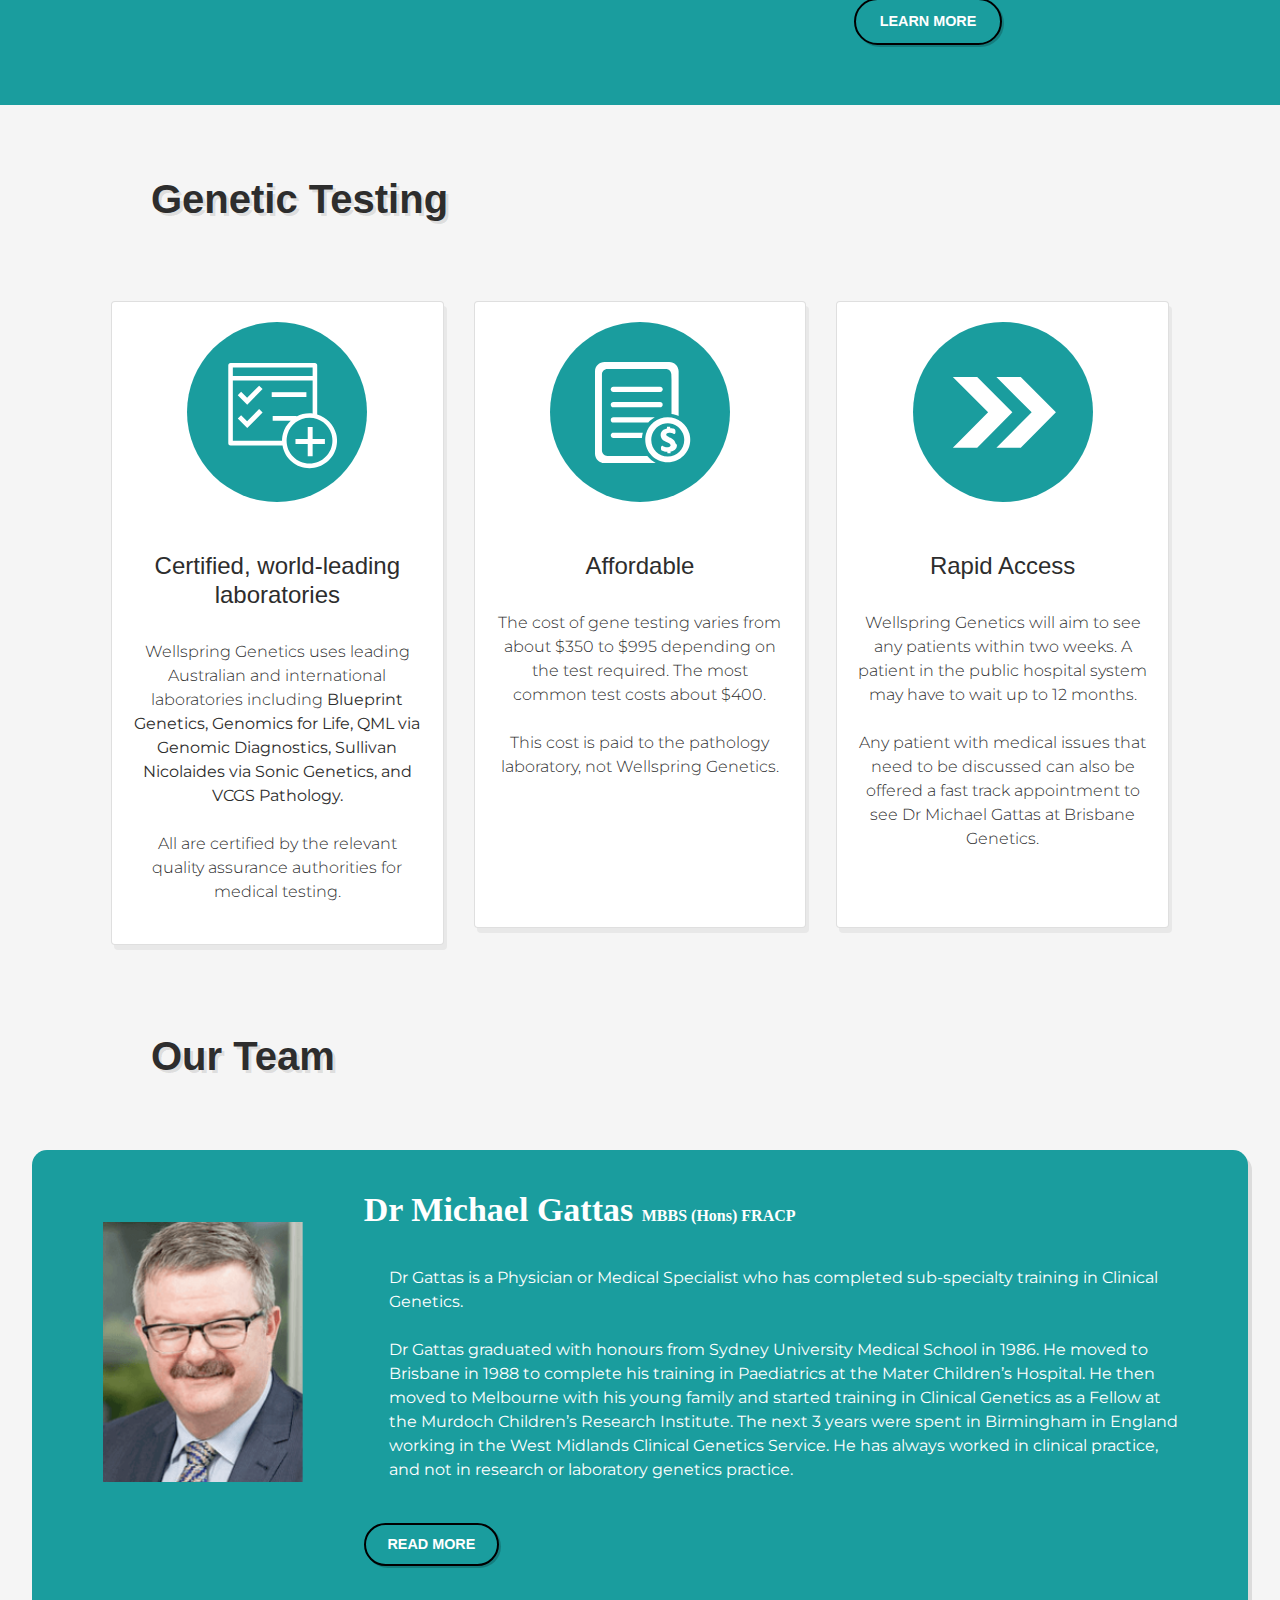
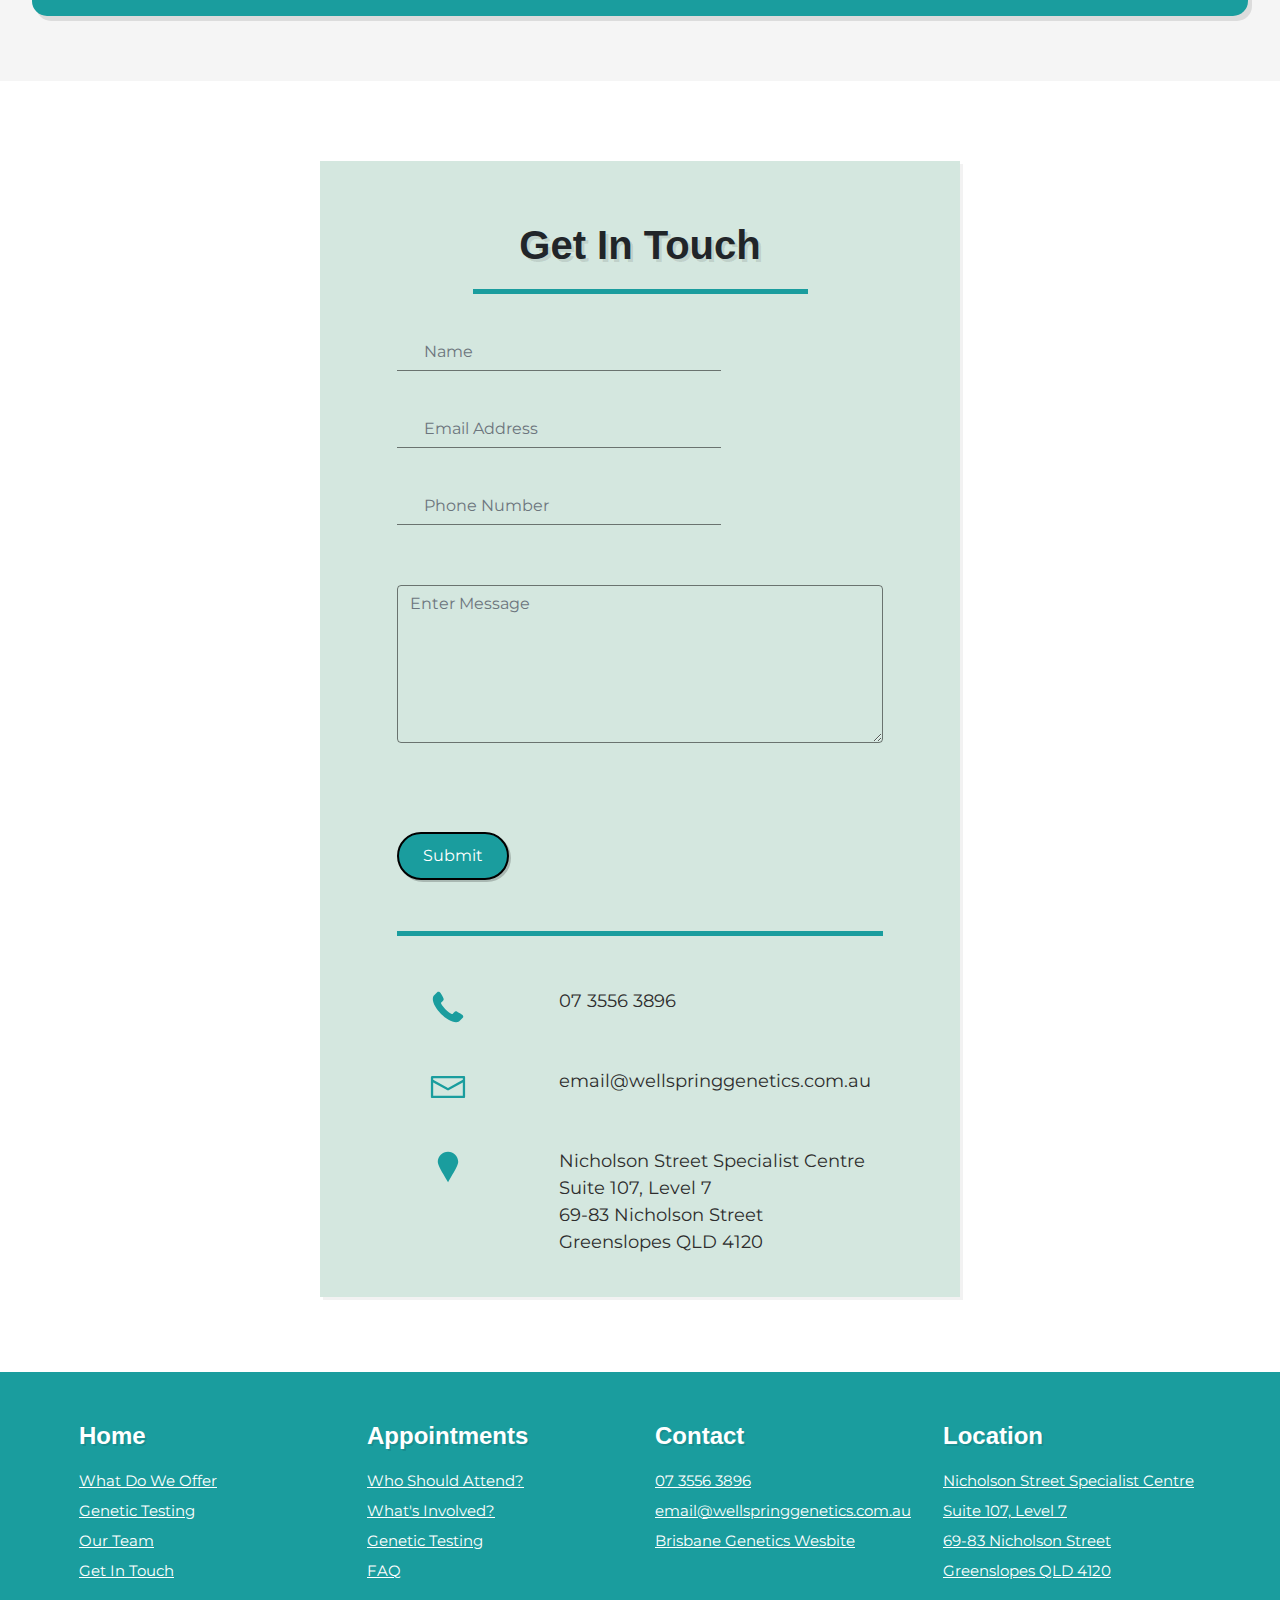
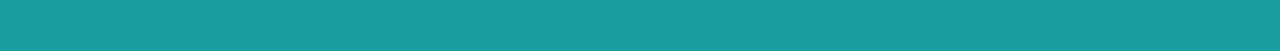
==== commit a34ec54b: "Update lab names and links" ====
--- a/index.html
+++ b/index.html
@@ -185,7 +185,7 @@
               <p class="card-text">
                 Wellspring Genetics uses leading Australian and international
                 laboratories including
-                <strong>Color, Invitae, QML via Genomic Diagnostics, Sullivan
+                <strong>Blueprint Genetics, Genomics for Life, QML via Genomic Diagnostics, Sullivan
                   Nicolaides via Sonic Genetics, and VCGS Pathology.
                 </strong>
                 <br />
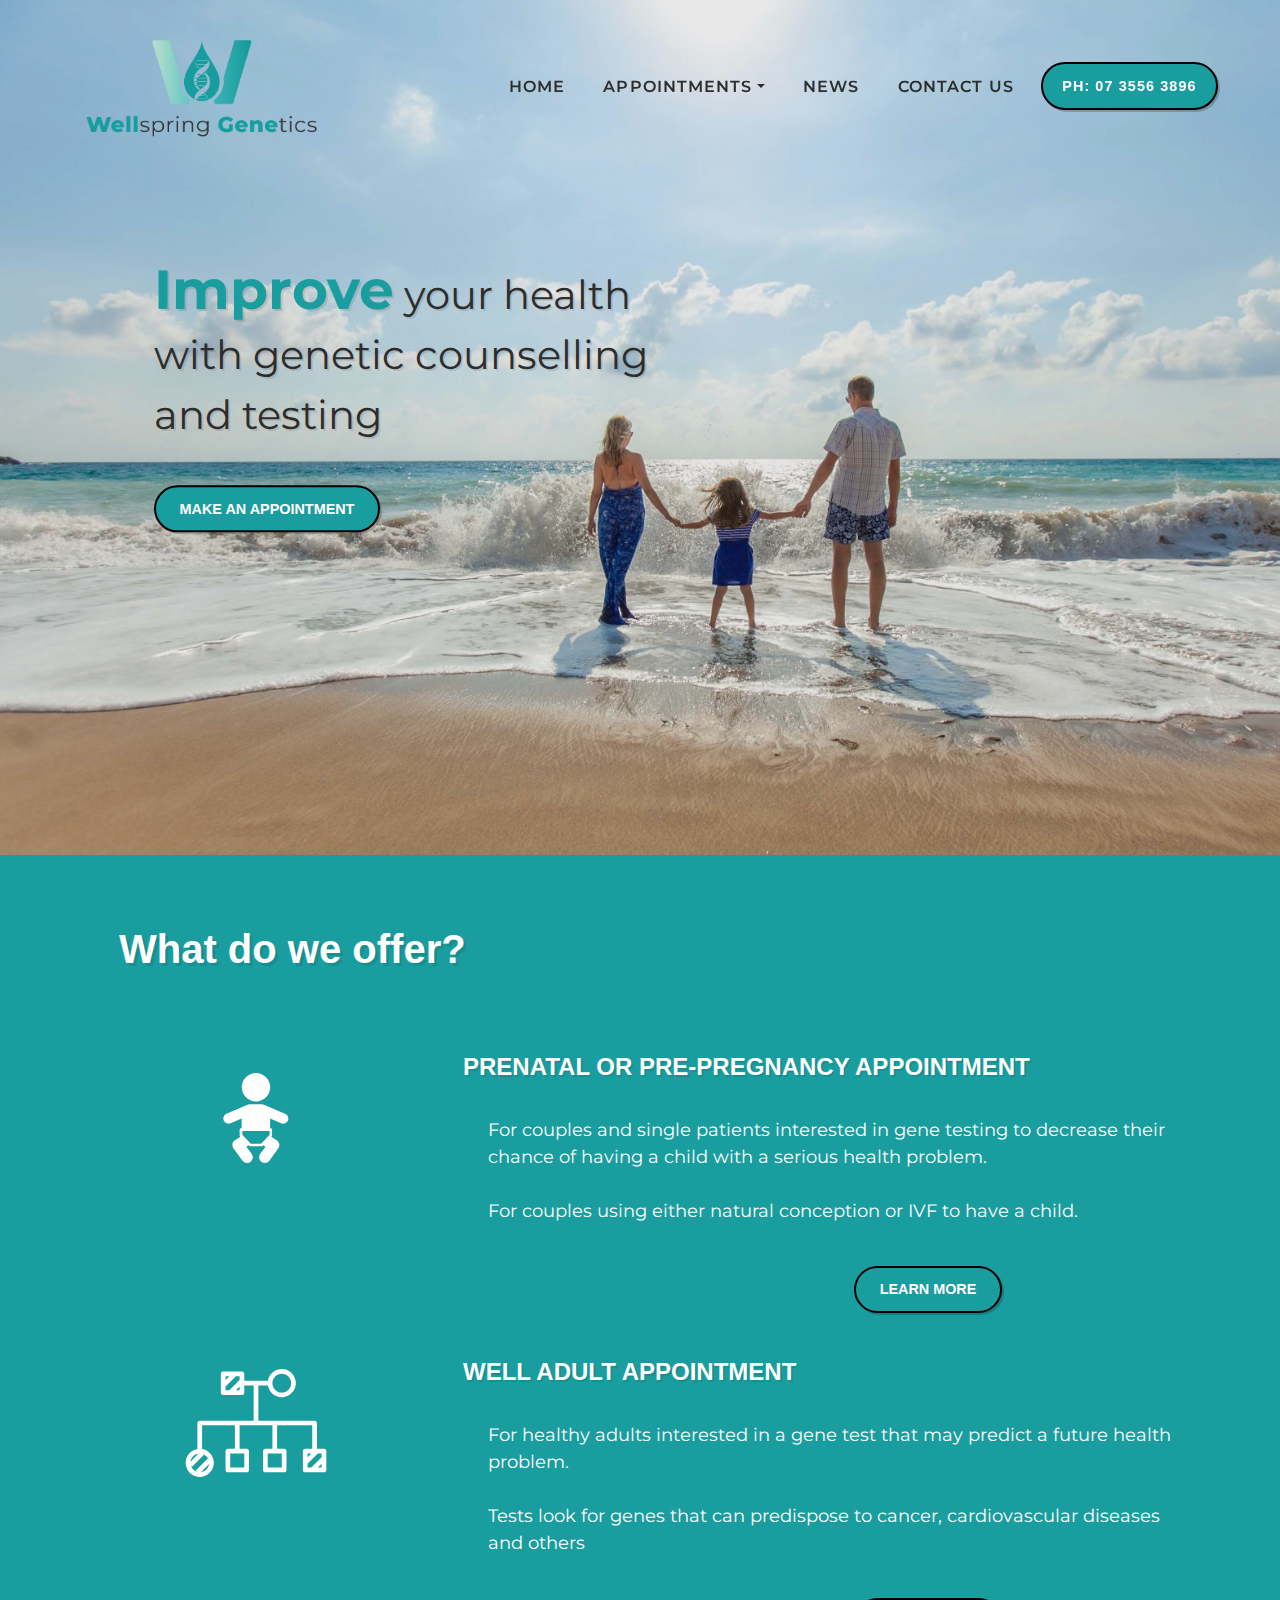
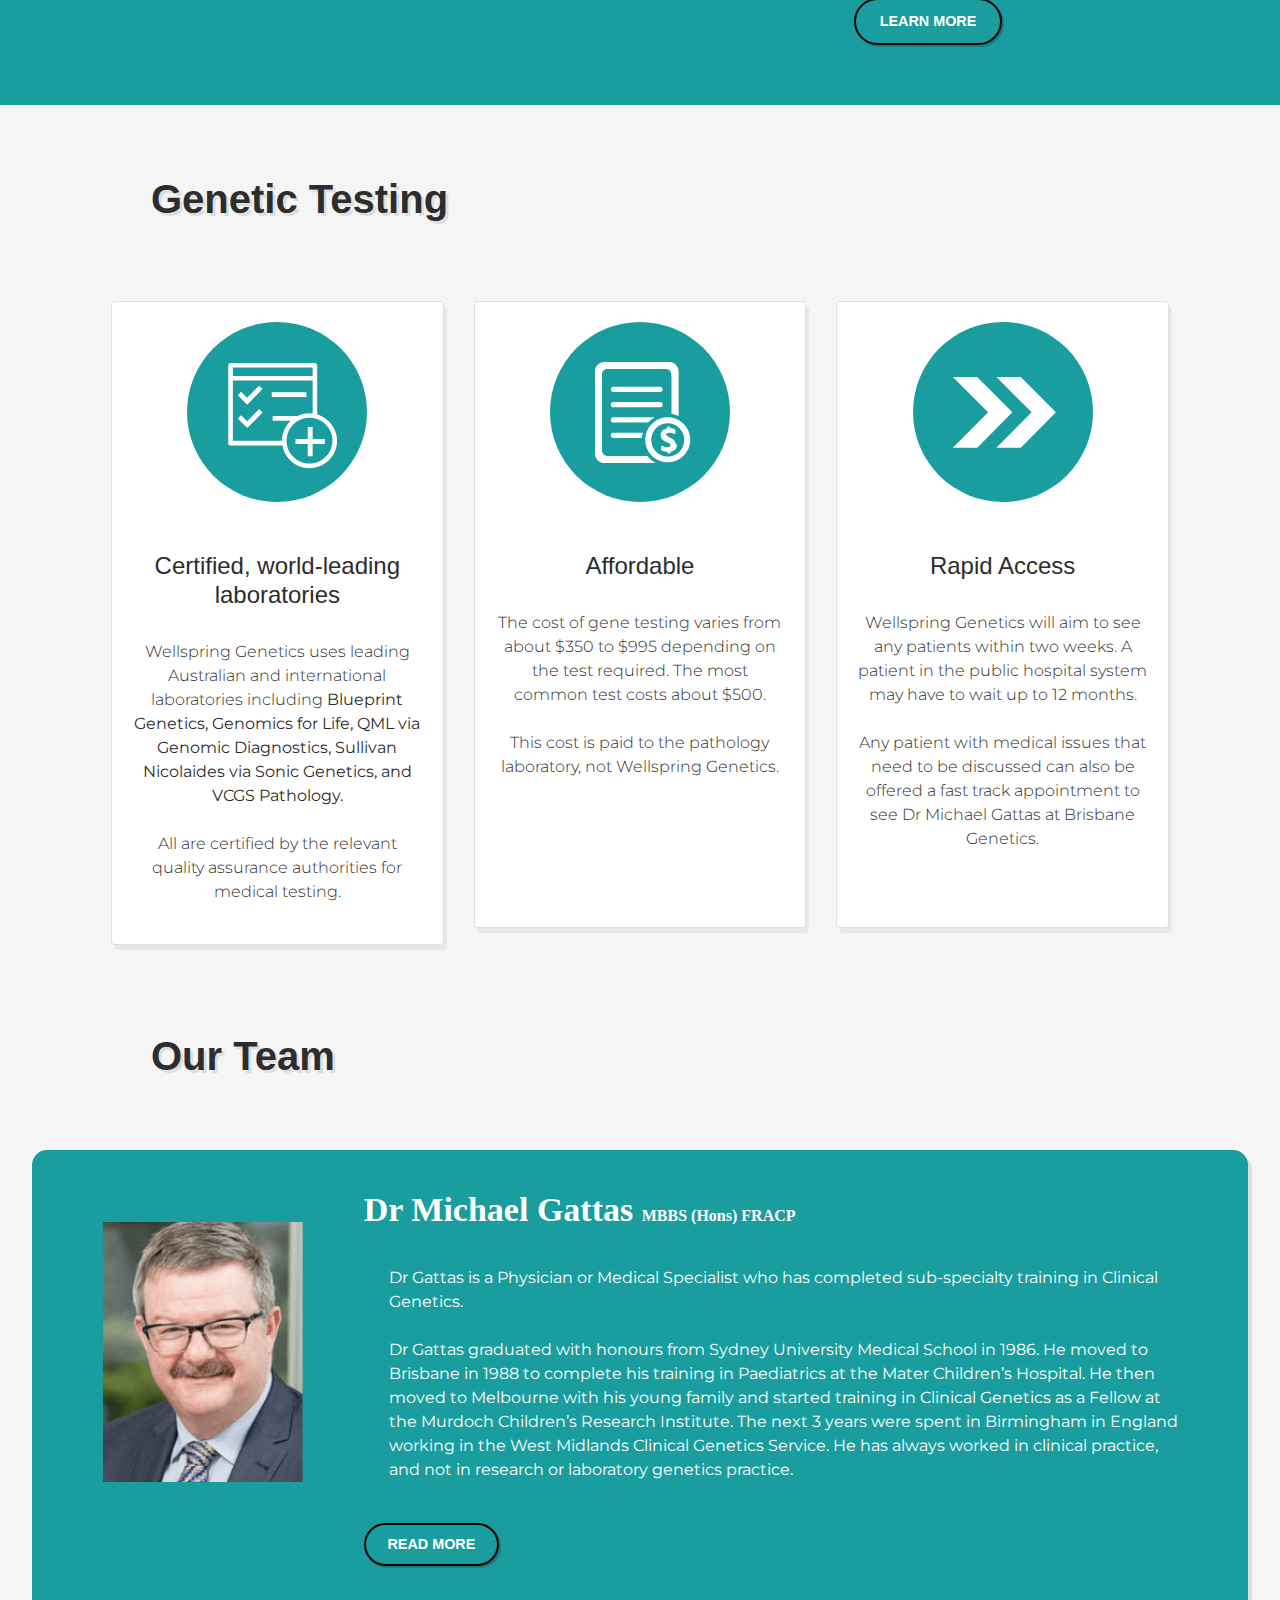
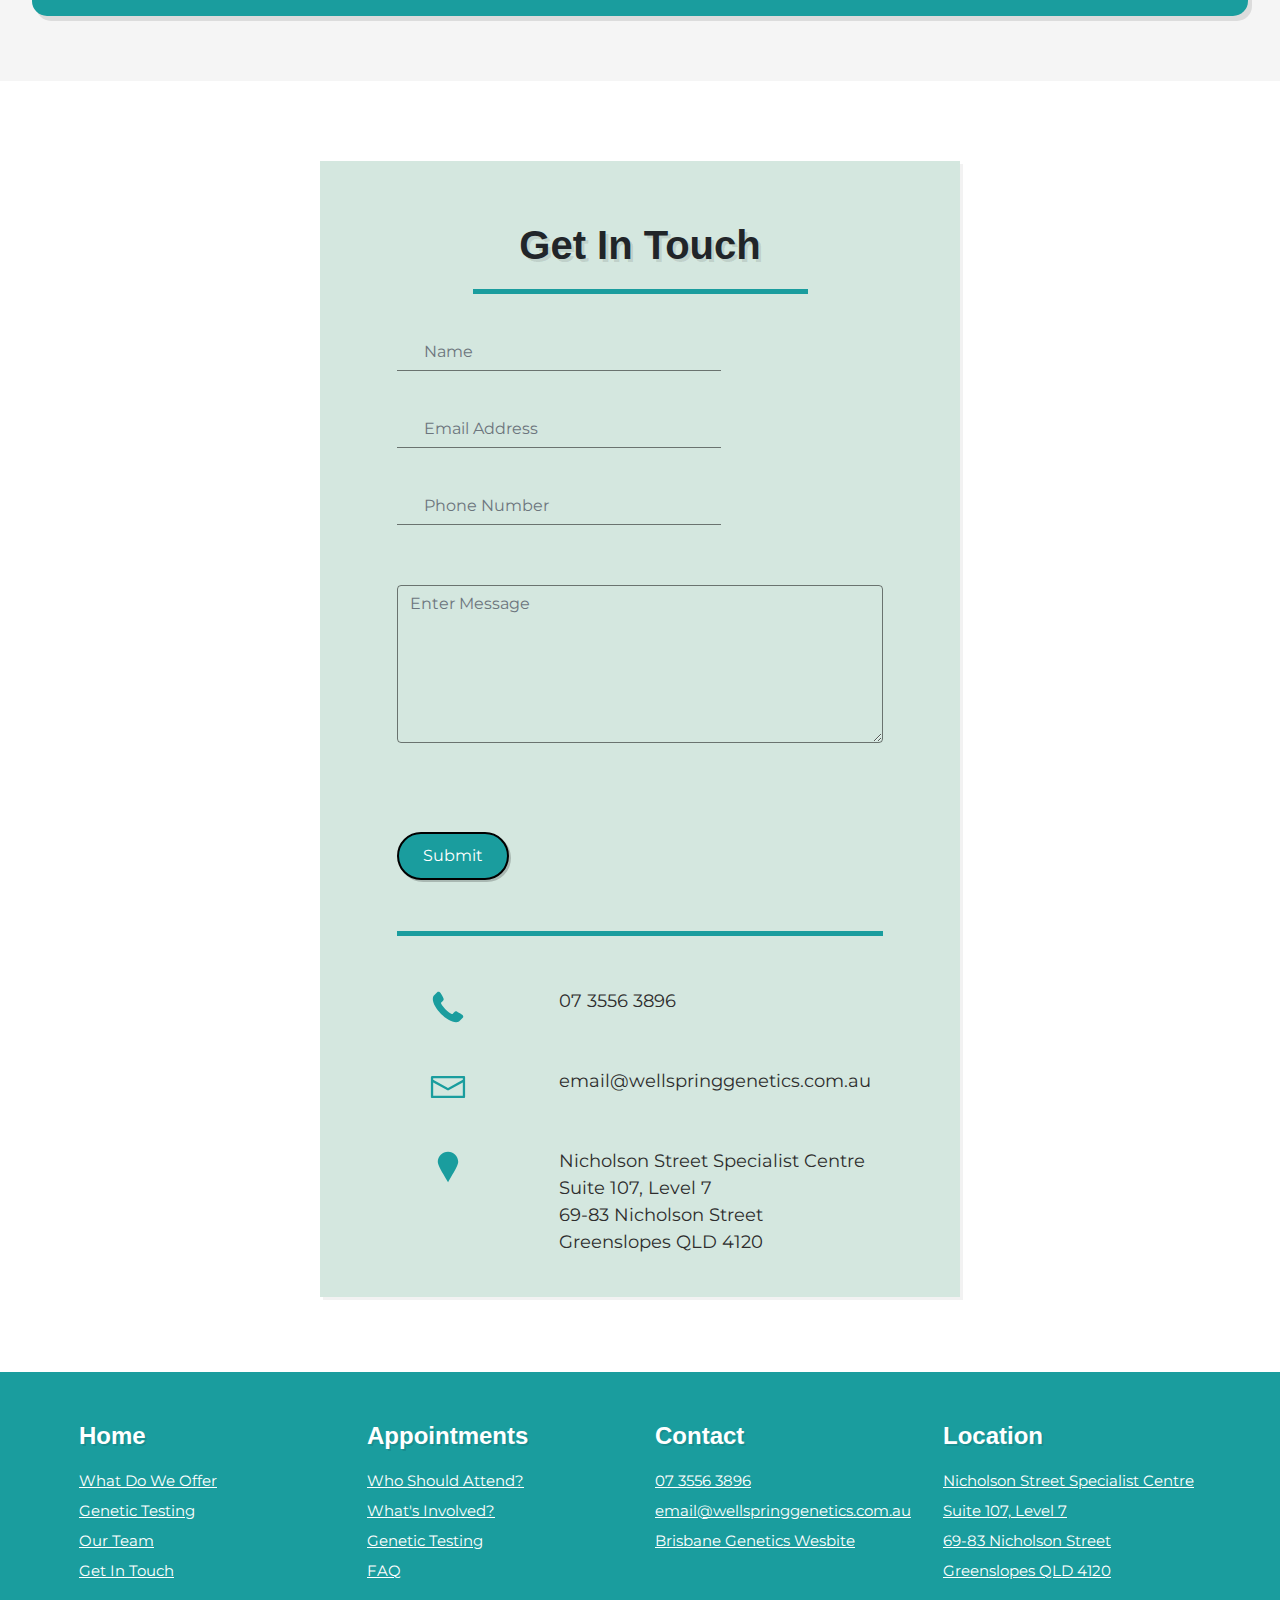
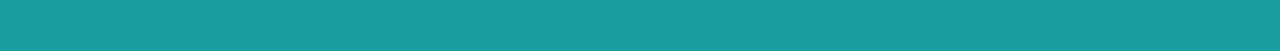
==== commit 71773487: "Update common test price" ====
--- a/index.html
+++ b/index.html
@@ -206,7 +206,7 @@
               <p class="card-text">
                 The cost of gene testing varies from about $350 to $995
                 depending on the test required. The most common test costs
-                about $400.
+                about $500.
                 <br />
                 <br />
                 This cost is paid to the pathology laboratory, not Wellspring
